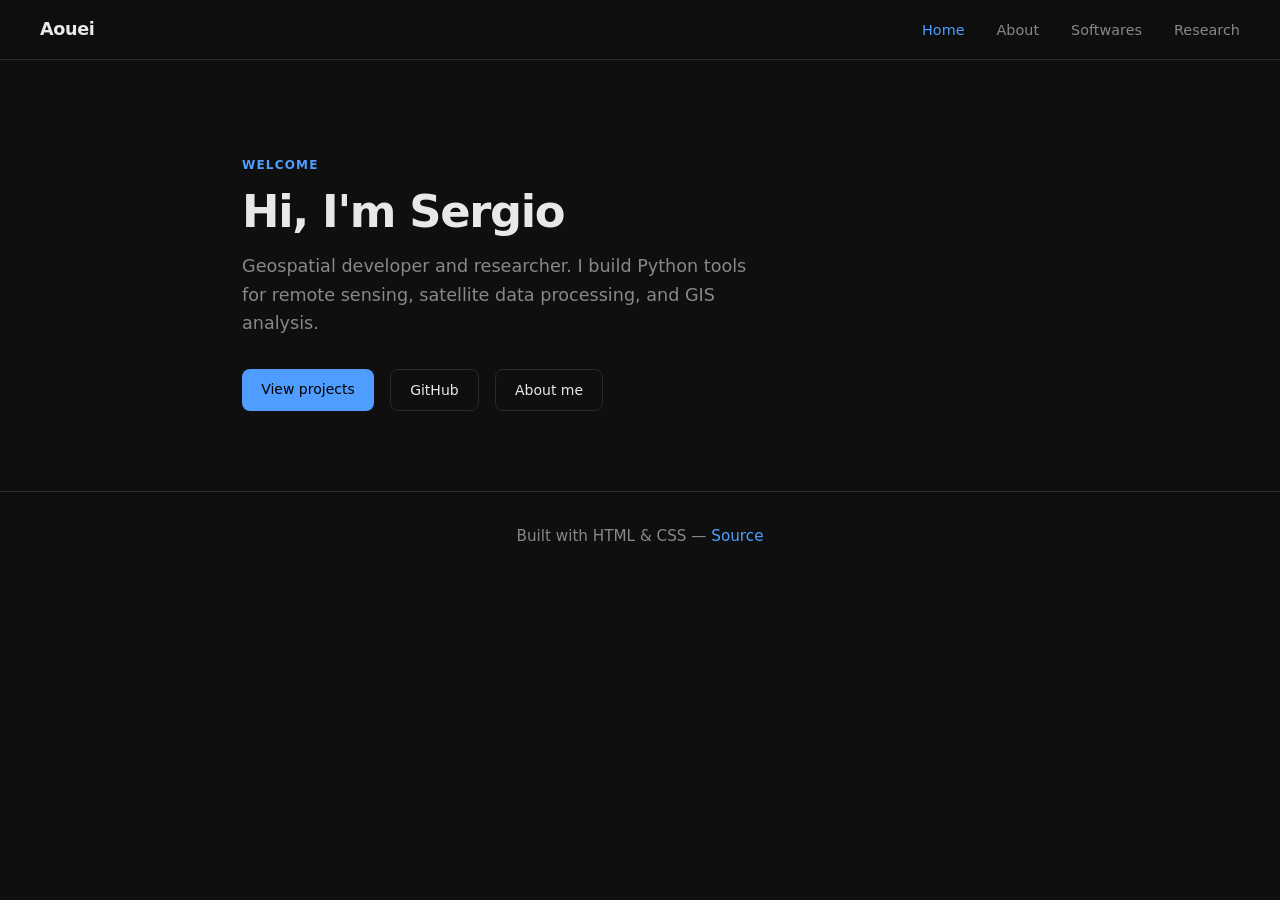
==== index.html @ 662c24e4 "ADD frontend structure" ====
<!DOCTYPE html>
<html lang="en">
<head>
    <meta charset="UTF-8">
    <meta name="viewport" content="width=device-width, initial-scale=1.0">
    <title>Portfolio</title>
    <link rel="stylesheet" href="static/style.css">
</head>
<body>
    <nav>
        <a href="index.html" class="logo">Aouei</a>
        <ul>
            <li><a href="index.html">Home</a></li>
            <li><a href="about.html">About</a></li>
            <li><a href="softwares.html">Softwares</a></li>
            <li><a href="research.html">Research</a></li>
        </ul>
    </nav>

    <main>
        <section class="hero">
            <p class="section-label">Welcome</p>
            <h1>Hi, I'm Sergio</h1>
            <p class="subtitle">
                Geospatial developer and researcher. I build Python tools for remote sensing,
                satellite data processing, and GIS analysis.
            </p>
            <div class="hero-links">
                <a href="softwares.html" class="btn btn-primary">View projects</a>
                <a href="https://github.com/Aouei" target="_blank" class="btn btn-ghost">GitHub</a>
                <a href="about.html" class="btn btn-ghost">About me</a>
            </div>
        </section>
    </main>

    <footer>
        <p>Built with HTML &amp; CSS &mdash; <a href="https://github.com/Aouei/portfolio" target="_blank">Source</a></p>
    </footer>

    <script src="static/main.js"></script>
</body>
</html>
---- static/style.css ----
*, *::before, *::after {
    margin: 0;
    padding: 0;
    box-sizing: border-box;
}

:root {
    --bg: #0f0f0f;
    --surface: #1a1a1a;
    --border: #2a2a2a;
    --text: #e8e8e8;
    --muted: #888;
    --accent: #4f9eff;
    --accent-dim: #1a3a5c;
    --radius: 8px;
    --nav-h: 60px;
}

html { scroll-behavior: smooth; }

body {
    font-family: 'Segoe UI', system-ui, -apple-system, sans-serif;
    background: var(--bg);
    color: var(--text);
    line-height: 1.6;
    min-height: 100vh;
}

/* ── Navigation ── */
nav {
    position: fixed;
    top: 0;
    width: 100%;
    height: var(--nav-h);
    background: rgba(15, 15, 15, 0.85);
    backdrop-filter: blur(10px);
    border-bottom: 1px solid var(--border);
    z-index: 100;
    display: flex;
    align-items: center;
    justify-content: space-between;
    padding: 0 2.5rem;
}

nav .logo {
    font-weight: 700;
    font-size: 1.1rem;
    color: var(--text);
    text-decoration: none;
    letter-spacing: -0.02em;
}

nav ul {
    list-style: none;
    display: flex;
    gap: 2rem;
}

nav ul a {
    text-decoration: none;
    color: var(--muted);
    font-size: 0.9rem;
    transition: color 0.2s;
}

nav ul a:hover,
nav ul a.active {
    color: var(--text);
}

nav ul a.active {
    color: var(--accent);
}

/* ── Page wrapper ── */
main {
    padding-top: calc(var(--nav-h) + 3rem);
    padding-bottom: 5rem;
    max-width: 860px;
    margin: 0 auto;
    padding-left: 2rem;
    padding-right: 2rem;
}

/* ── Typography ── */
h1 {
    font-size: 2.8rem;
    font-weight: 700;
    letter-spacing: -0.03em;
    line-height: 1.1;
    margin-bottom: 1rem;
}

h2 {
    font-size: 1.4rem;
    font-weight: 600;
    letter-spacing: -0.02em;
    color: var(--muted);
    margin-bottom: 2.5rem;
}

h3 {
    font-size: 1.1rem;
    font-weight: 600;
    margin-bottom: 0.4rem;
}

p {
    color: var(--muted);
    font-size: 0.95rem;
}

a {
    color: var(--accent);
    text-decoration: none;
}

a:hover { text-decoration: underline; }

/* ── Section label ── */
.section-label {
    font-size: 0.75rem;
    font-weight: 600;
    letter-spacing: 0.1em;
    text-transform: uppercase;
    color: var(--accent);
    margin-bottom: 0.75rem;
}

/* ── Project cards ── */
.cards {
    display: grid;
    gap: 1rem;
    margin-top: 1rem;
}

.card {
    background: var(--surface);
    border: 1px solid var(--border);
    border-radius: var(--radius);
    padding: 1.4rem 1.6rem;
    display: flex;
    flex-direction: column;
    gap: 0.5rem;
    transition: border-color 0.2s;
}

.card:hover {
    border-color: var(--accent-dim);
}

.card-meta {
    display: flex;
    align-items: center;
    gap: 0.75rem;
    margin-top: 0.5rem;
    flex-wrap: wrap;
}

.tag {
    font-size: 0.72rem;
    font-weight: 600;
    padding: 0.2rem 0.55rem;
    border-radius: 999px;
    background: var(--accent-dim);
    color: var(--accent);
}

.tag.nb {
    background: #2a1f3d;
    color: #a78bfa;
}

.card-links {
    display: flex;
    gap: 1rem;
    margin-top: auto;
    padding-top: 0.5rem;
}

.card-links a {
    font-size: 0.82rem;
    color: var(--muted);
    display: flex;
    align-items: center;
    gap: 0.3rem;
}

.card-links a:hover { color: var(--accent); text-decoration: none; }

/* ── Hero (home) ── */
.hero {
    padding-top: 3rem;
}

.hero .subtitle {
    font-size: 1.1rem;
    color: var(--muted);
    max-width: 520px;
    margin-bottom: 2rem;
}

.hero-links {
    display: flex;
    gap: 1rem;
    flex-wrap: wrap;
}

.btn {
    display: inline-block;
    padding: 0.55rem 1.2rem;
    border-radius: var(--radius);
    font-size: 0.875rem;
    font-weight: 500;
    transition: opacity 0.2s;
}

.btn:hover { opacity: 0.8; text-decoration: none; }

.btn-primary {
    background: var(--accent);
    color: #000;
}

.btn-ghost {
    border: 1px solid var(--border);
    color: var(--text);
}

/* ── Divider ── */
.divider {
    border: none;
    border-top: 1px solid var(--border);
    margin: 3rem 0;
}

/* ── Empty state ── */
.empty {
    padding: 4rem 0;
    color: var(--muted);
    font-size: 0.9rem;
}

/* ── Footer ── */
footer {
    text-align: center;
    padding: 2rem;
    font-size: 0.8rem;
    color: var(--muted);
    border-top: 1px solid var(--border);
}

@media (max-width: 600px) {
    h1 { font-size: 2rem; }
    nav { padding: 0 1.25rem; }
    nav ul { gap: 1.25rem; }
}
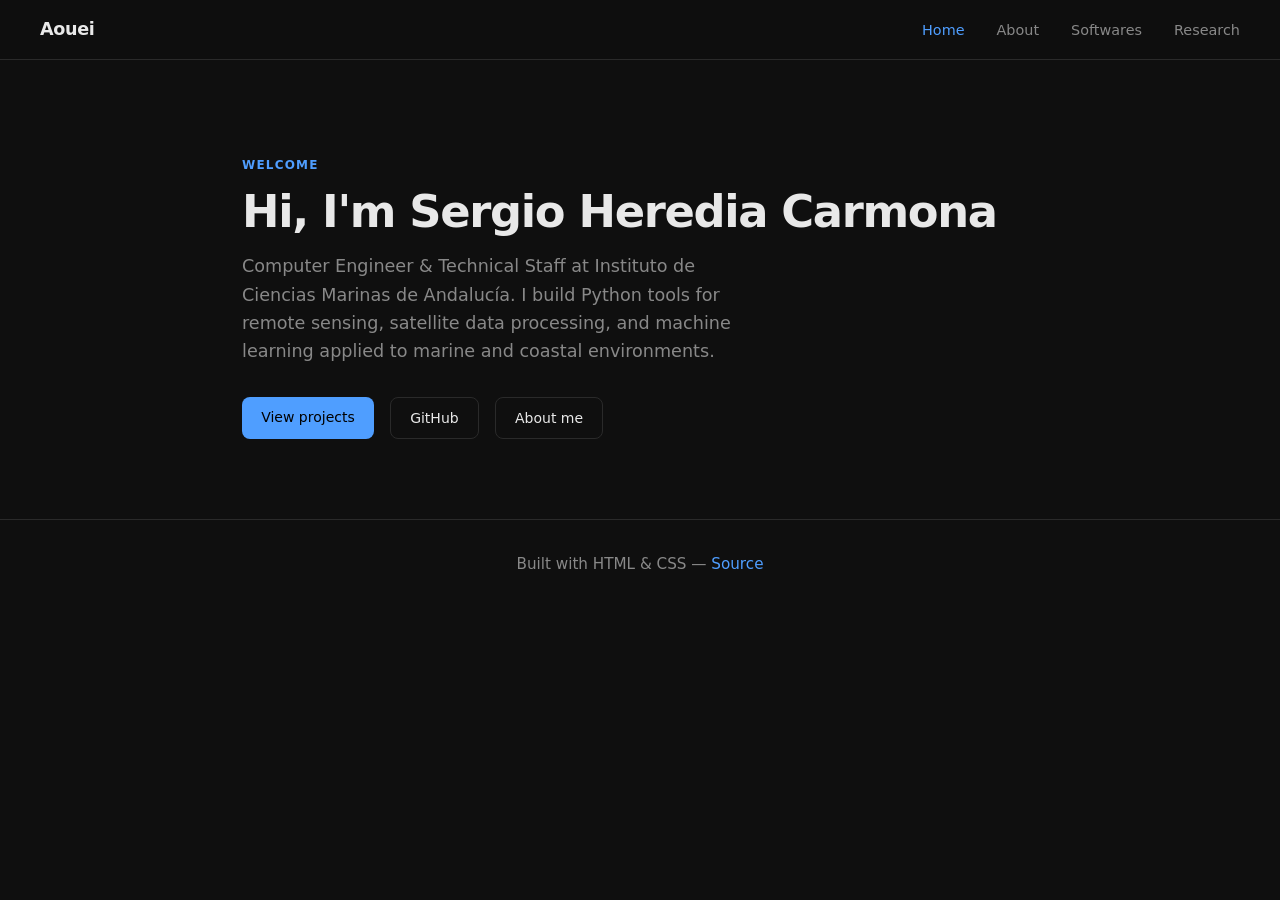
==== commit 430fc5a5: "UPDATE connection with ORCID" ====
--- a/index.html
+++ b/index.html
@@ -20,10 +20,11 @@
     <main>
         <section class="hero">
             <p class="section-label">Welcome</p>
-            <h1>Hi, I'm Sergio</h1>
+            <h1>Hi, I'm Sergio Heredia Carmona</h1>
             <p class="subtitle">
-                Geospatial developer and researcher. I build Python tools for remote sensing,
-                satellite data processing, and GIS analysis.
+                Computer Engineer &amp; Technical Staff at Instituto de Ciencias Marinas de Andalucía.
+                I build Python tools for remote sensing, satellite data processing, and machine learning
+                applied to marine and coastal environments.
             </p>
             <div class="hero-links">
                 <a href="softwares.html" class="btn btn-primary">View projects</a>
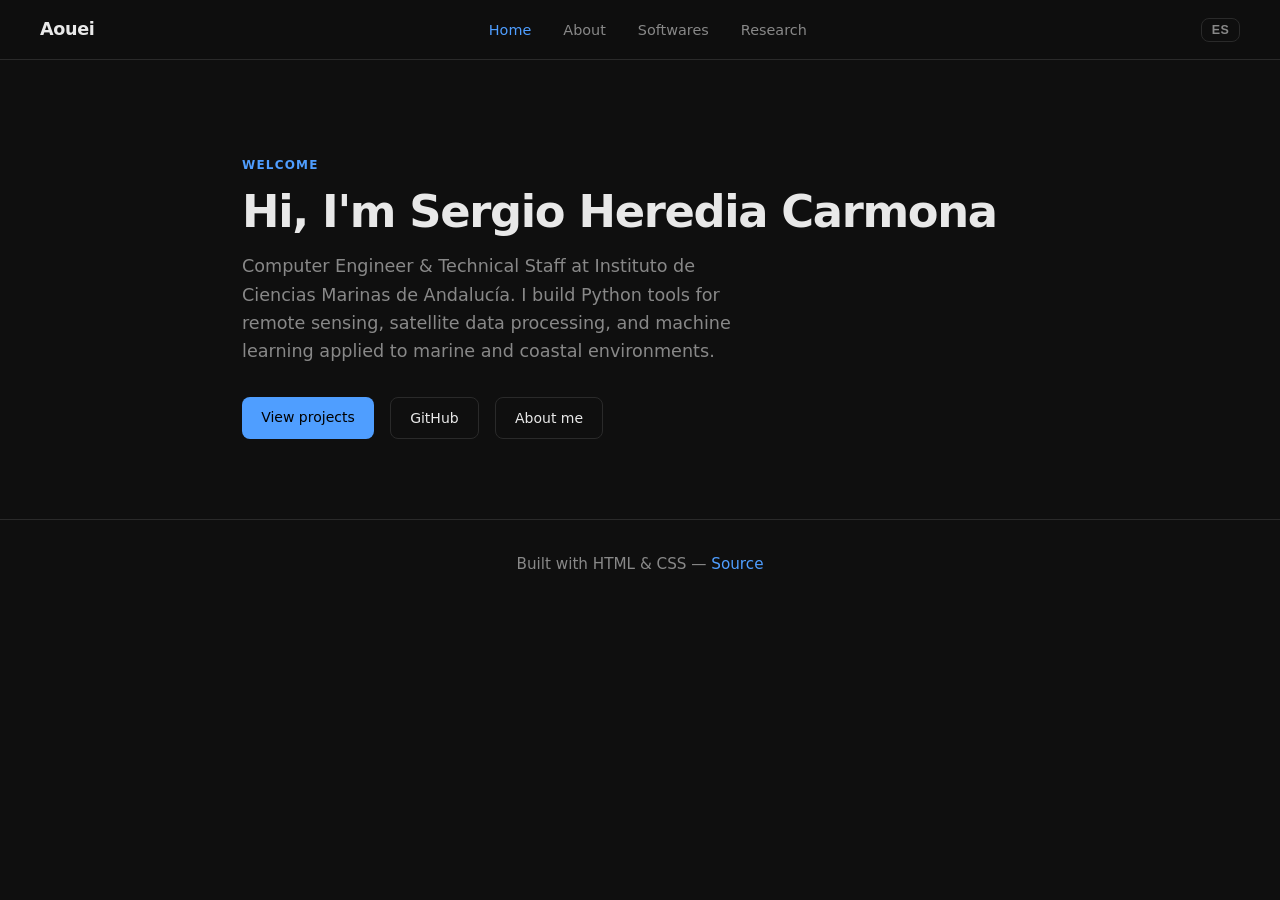
==== commit 3983b49f: "ADD es-en" ====
--- a/index.html
+++ b/index.html
@@ -3,39 +3,65 @@
 <head>
     <meta charset="UTF-8">
     <meta name="viewport" content="width=device-width, initial-scale=1.0">
-    <title>Portfolio</title>
+    <title>Portfolio &mdash; Sergio Heredia</title>
     <link rel="stylesheet" href="static/style.css">
 </head>
 <body>
     <nav>
         <a href="index.html" class="logo">Aouei</a>
         <ul>
-            <li><a href="index.html">Home</a></li>
-            <li><a href="about.html">About</a></li>
+            <li><a href="index.html"><span class="t-en">Home</span><span class="t-es">Inicio</span></a></li>
+            <li><a href="about.html"><span class="t-en">About</span><span class="t-es">Sobre mí</span></a></li>
             <li><a href="softwares.html">Softwares</a></li>
-            <li><a href="research.html">Research</a></li>
+            <li><a href="research.html"><span class="t-en">Research</span><span class="t-es">Investigación</span></a></li>
         </ul>
+        <button id="lang-toggle" class="btn-lang">ES</button>
     </nav>
 
     <main>
         <section class="hero">
-            <p class="section-label">Welcome</p>
-            <h1>Hi, I'm Sergio Heredia Carmona</h1>
-            <p class="subtitle">
+            <p class="section-label t-en">Welcome</p>
+            <p class="section-label t-es">Bienvenido</p>
+
+            <h1>
+                <span class="t-en">Hi, I'm Sergio Heredia Carmona</span>
+                <span class="t-es">Hola, soy Sergio Heredia Carmona</span>
+            </h1>
+
+            <p class="subtitle t-en">
                 Computer Engineer &amp; Technical Staff at Instituto de Ciencias Marinas de Andalucía.
                 I build Python tools for remote sensing, satellite data processing, and machine learning
                 applied to marine and coastal environments.
             </p>
+            <p class="subtitle t-es">
+                Ingeniero Informático y Técnico en el Instituto de Ciencias Marinas de Andalucía.
+                Desarrollo herramientas Python para teledetección, procesamiento de imágenes satelitales
+                y aprendizaje automático aplicado a entornos marinos y costeros.
+            </p>
+
             <div class="hero-links">
-                <a href="softwares.html" class="btn btn-primary">View projects</a>
+                <a href="softwares.html" class="btn btn-primary">
+                    <span class="t-en">View projects</span>
+                    <span class="t-es">Ver proyectos</span>
+                </a>
                 <a href="https://github.com/Aouei" target="_blank" class="btn btn-ghost">GitHub</a>
-                <a href="about.html" class="btn btn-ghost">About me</a>
+                <a href="about.html" class="btn btn-ghost">
+                    <span class="t-en">About me</span>
+                    <span class="t-es">Sobre mí</span>
+                </a>
             </div>
         </section>
     </main>
 
     <footer>
-        <p>Built with HTML &amp; CSS &mdash; <a href="https://github.com/Aouei/portfolio" target="_blank">Source</a></p>
+        <p>
+            <span class="t-en">Built with HTML &amp; CSS &mdash;</span>
+            <span class="t-es">Hecho con HTML &amp; CSS &mdash;</span>
+            <a href="https://github.com/Aouei/portfolio" target="_blank">
+                <span class="t-en">Source</span>
+                <span class="t-es">Código fuente</span>
+            </a>
+        </p>
     </footer>
 
     <script src="static/main.js"></script>
--- a/static/style.css
+++ b/static/style.css
@@ -26,6 +26,25 @@
     min-height: 100vh;
 }
 
+/* ── i18n toggle ── */
+.t-es { display: none; }
+body.es .t-en { display: none; }
+body.es .t-es { display: revert; }
+
+.btn-lang {
+    background: transparent;
+    border: 1px solid var(--border);
+    color: var(--muted);
+    font-size: 0.78rem;
+    font-weight: 600;
+    padding: 0.25rem 0.6rem;
+    border-radius: var(--radius);
+    cursor: pointer;
+    letter-spacing: 0.04em;
+    transition: color 0.2s, border-color 0.2s;
+}
+.btn-lang:hover { color: var(--text); border-color: var(--accent); }
+
 /* ── Navigation ── */
 nav {
     position: fixed;
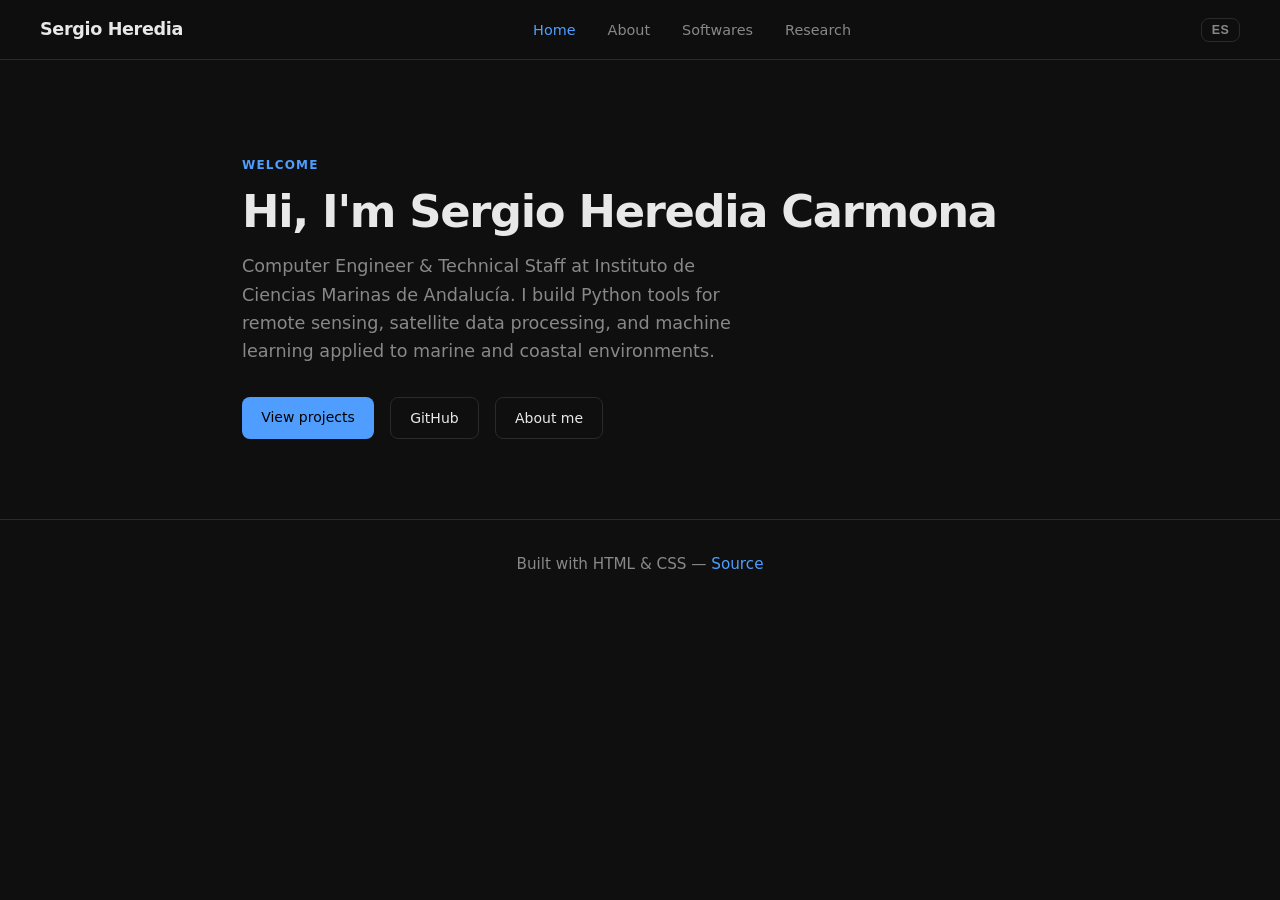
==== commit 10ce7ee2: "UPDATE title" ====
--- a/index.html
+++ b/index.html
@@ -8,7 +8,7 @@
 </head>
 <body>
     <nav>
-        <a href="index.html" class="logo">Aouei</a>
+        <a href="index.html" class="logo">Sergio Heredia</a>
         <ul>
             <li><a href="index.html"><span class="t-en">Home</span><span class="t-es">Inicio</span></a></li>
             <li><a href="about.html"><span class="t-en">About</span><span class="t-es">Sobre mí</span></a></li>
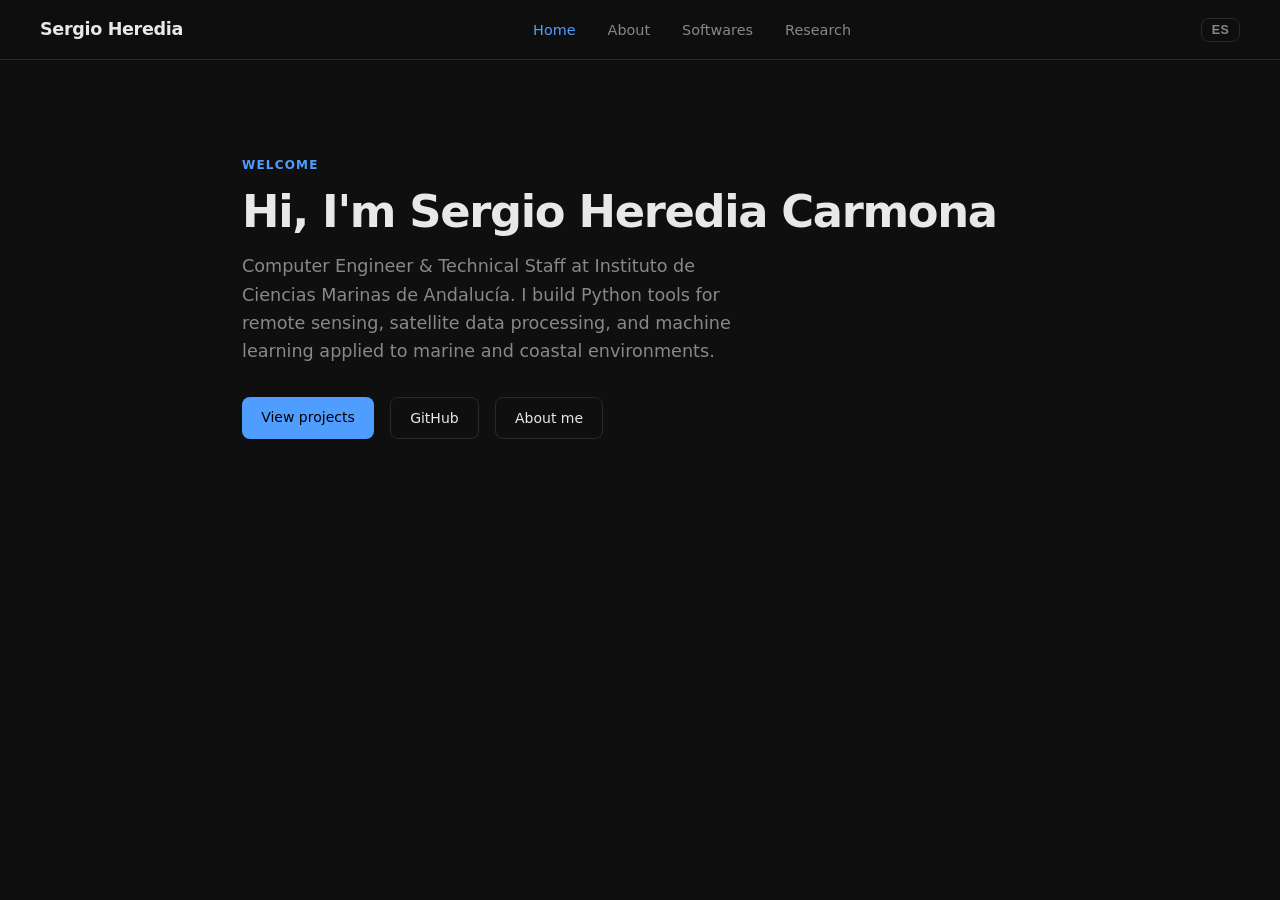
==== commit e7200dea: "REMOVE footer" ====
--- a/index.html
+++ b/index.html
@@ -53,17 +53,6 @@
         </section>
     </main>
 
-    <footer>
-        <p>
-            <span class="t-en">Built with HTML &amp; CSS &mdash;</span>
-            <span class="t-es">Hecho con HTML &amp; CSS &mdash;</span>
-            <a href="https://github.com/Aouei/portfolio" target="_blank">
-                <span class="t-en">Source</span>
-                <span class="t-es">Código fuente</span>
-            </a>
-        </p>
-    </footer>
-
     <script src="static/main.js"></script>
 </body>
 </html>
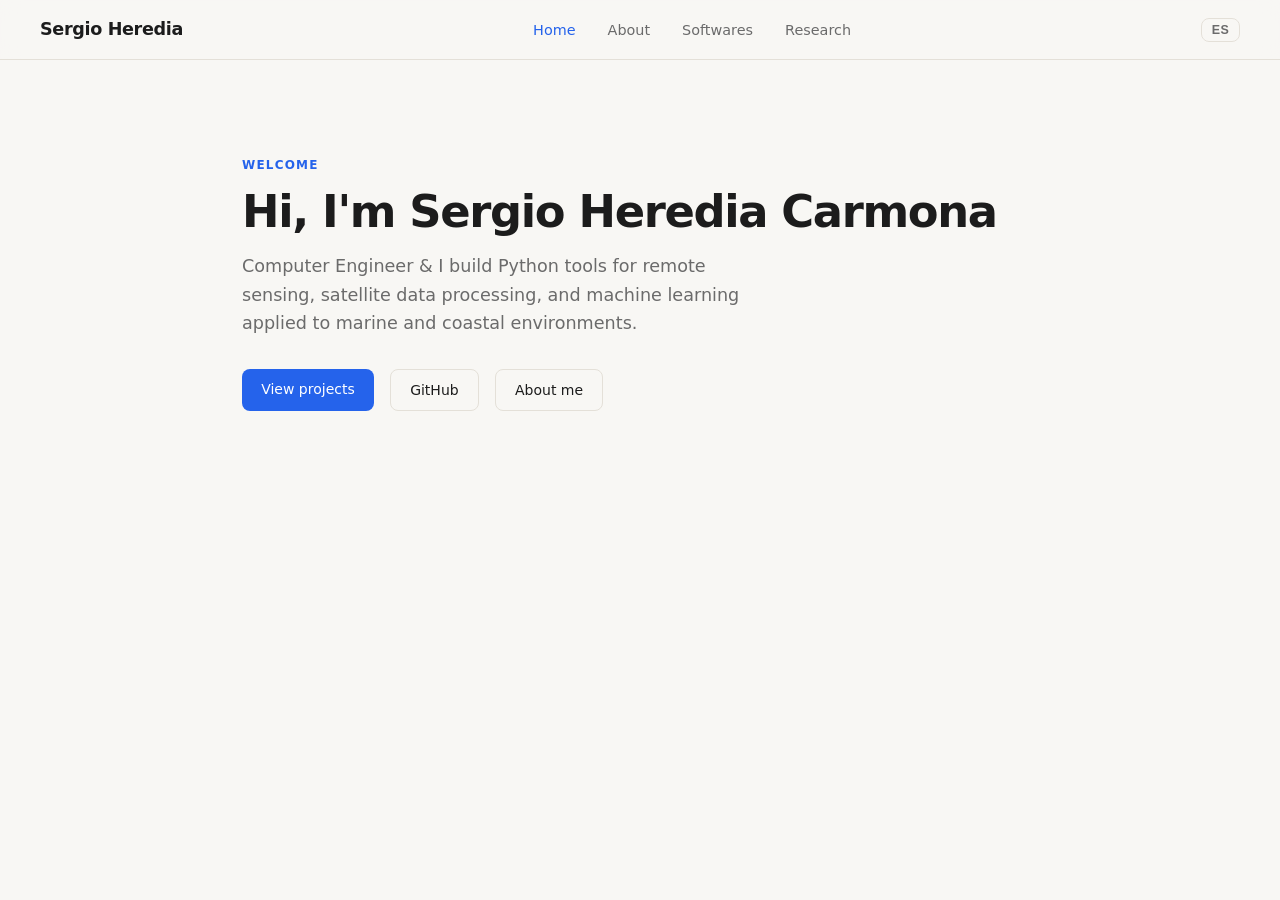
==== commit c58b3382: "UPDATE tags in proyects & 1 column" ====
--- a/index.html
+++ b/index.html
@@ -29,13 +29,11 @@
             </h1>
 
             <p class="subtitle t-en">
-                Computer Engineer &amp; Technical Staff at Instituto de Ciencias Marinas de Andalucía.
-                I build Python tools for remote sensing, satellite data processing, and machine learning
+                Computer Engineer &amp; I build Python tools for remote sensing, satellite data processing, and machine learning
                 applied to marine and coastal environments.
             </p>
             <p class="subtitle t-es">
-                Ingeniero Informático y Técnico en el Instituto de Ciencias Marinas de Andalucía.
-                Desarrollo herramientas Python para teledetección, procesamiento de imágenes satelitales
+                Ingeniero Informático. Desarrollo herramientas Python para teledetección, procesamiento de imágenes satelitales
                 y aprendizaje automático aplicado a entornos marinos y costeros.
             </p>
 
--- a/static/style.css
+++ b/static/style.css
@@ -5,13 +5,13 @@
 }
 
 :root {
-    --bg: #0f0f0f;
-    --surface: #1a1a1a;
-    --border: #2a2a2a;
-    --text: #e8e8e8;
-    --muted: #888;
-    --accent: #4f9eff;
-    --accent-dim: #1a3a5c;
+    --bg: #f8f7f4;
+    --surface: #ffffff;
+    --border: #e4e0d8;
+    --text: #1c1c1c;
+    --muted: #6b6b6b;
+    --accent: #2563eb;
+    --accent-dim: #dbeafe;
     --radius: 8px;
     --nav-h: 60px;
 }
@@ -51,7 +51,7 @@
     top: 0;
     width: 100%;
     height: var(--nav-h);
-    background: rgba(15, 15, 15, 0.85);
+    background: rgba(248, 247, 244, 0.9);
     backdrop-filter: blur(10px);
     border-bottom: 1px solid var(--border);
     z-index: 100;
@@ -149,6 +149,7 @@
 /* ── Project cards ── */
 .cards {
     display: grid;
+    grid-template-columns: 1fr;
     gap: 1rem;
     margin-top: 1rem;
 }
@@ -164,8 +165,41 @@
     transition: border-color 0.2s;
 }
 
-.card:hover {
-    border-color: var(--accent-dim);
+/* ── Flip variant ── */
+.card-flip {
+    perspective: 1000px;
+    background: transparent;
+    border: none;
+    padding: 0;
+}
+
+.card-inner {
+    display: grid;
+    grid-template-areas: "face";
+    transform-style: preserve-3d;
+}
+
+.card-front,
+.card-back {
+    grid-area: face;
+    backface-visibility: hidden;
+    -webkit-backface-visibility: hidden;
+    border-radius: var(--radius);
+    padding: 1.4rem 1.6rem;
+    display: flex;
+    flex-direction: column;
+    gap: 0.5rem;
+}
+
+.card-front {
+    background: var(--surface);
+    border: 1px solid var(--border);
+}
+
+.card-back {
+    transform: rotateY(180deg);
+    background: var(--accent-dim);
+    border: 1px solid var(--accent);
 }
 
 .card-meta {
@@ -186,8 +220,8 @@
 }
 
 .tag.nb {
-    background: #2a1f3d;
-    color: #a78bfa;
+    background: #ede9fe;
+    color: #6d28d9;
 }
 
 .card-links {
@@ -238,7 +272,7 @@
 
 .btn-primary {
     background: var(--accent);
-    color: #000;
+    color: #fff;
 }
 
 .btn-ghost {
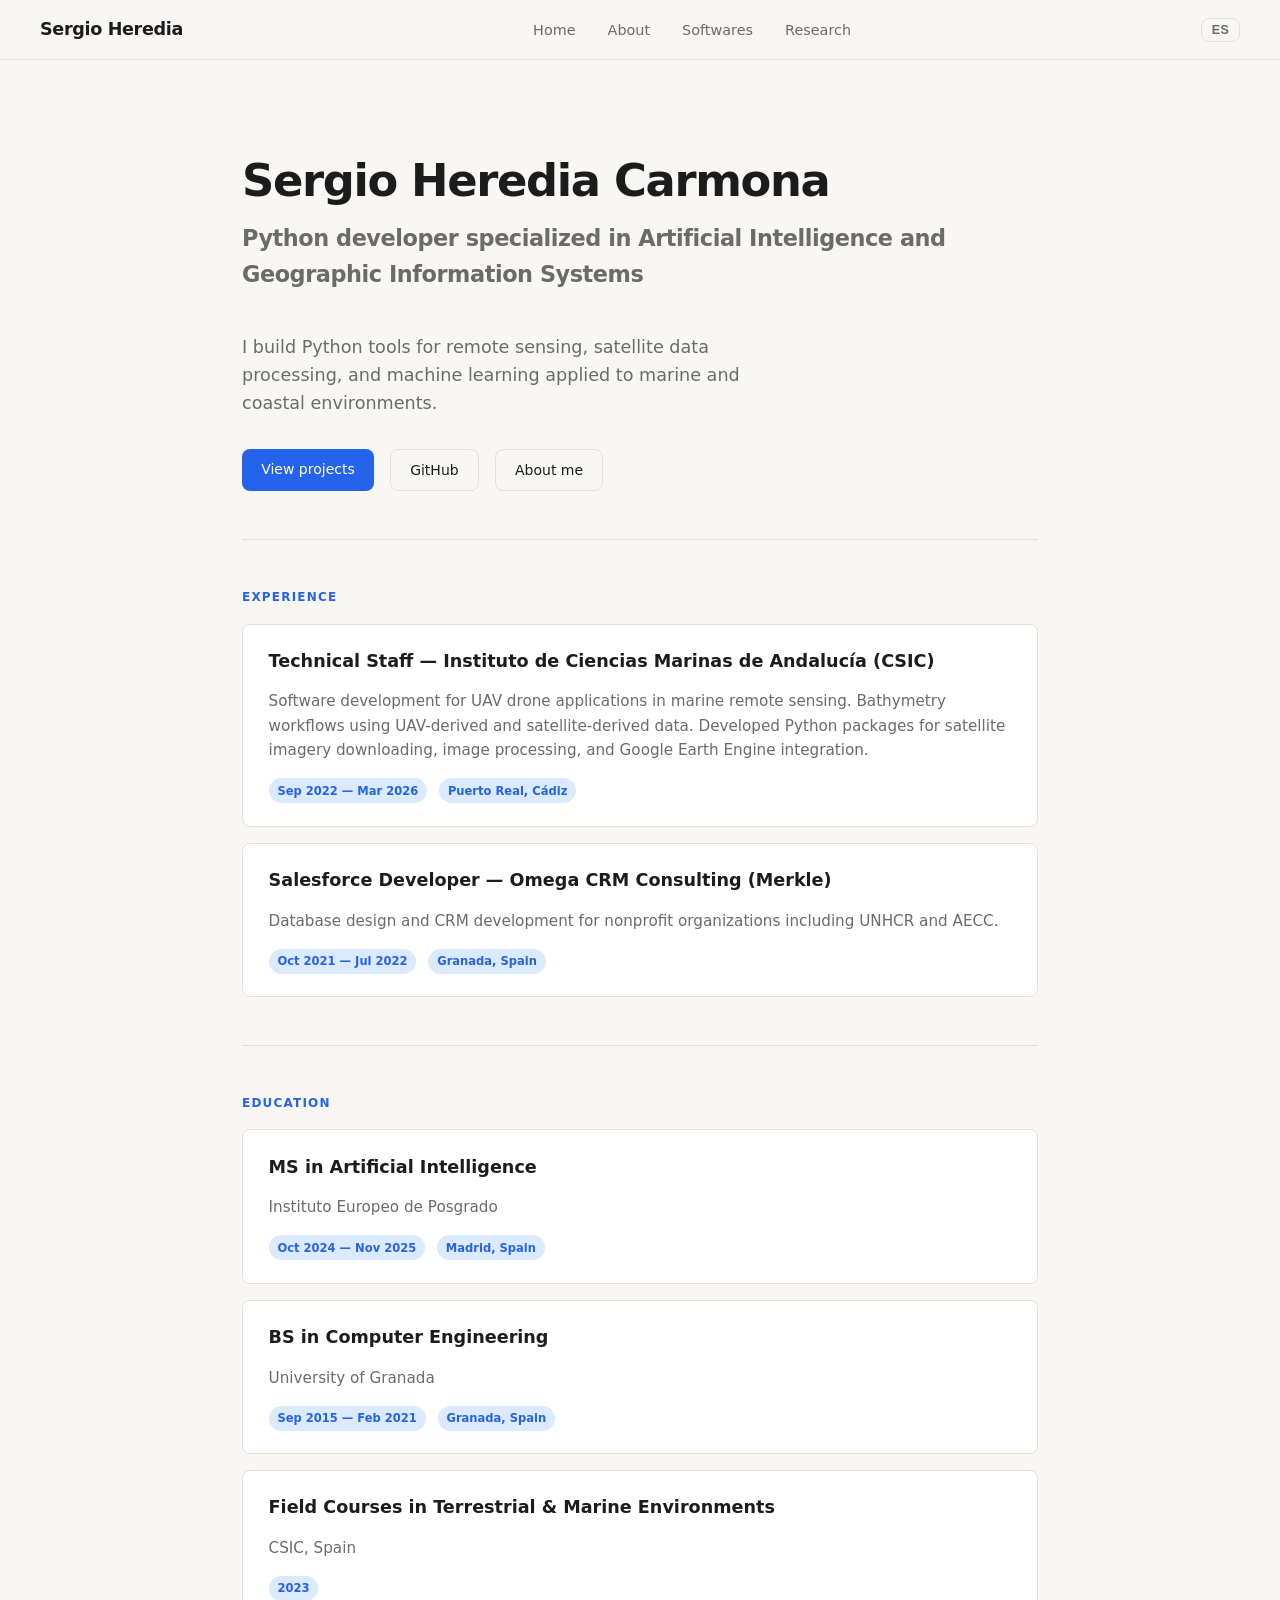
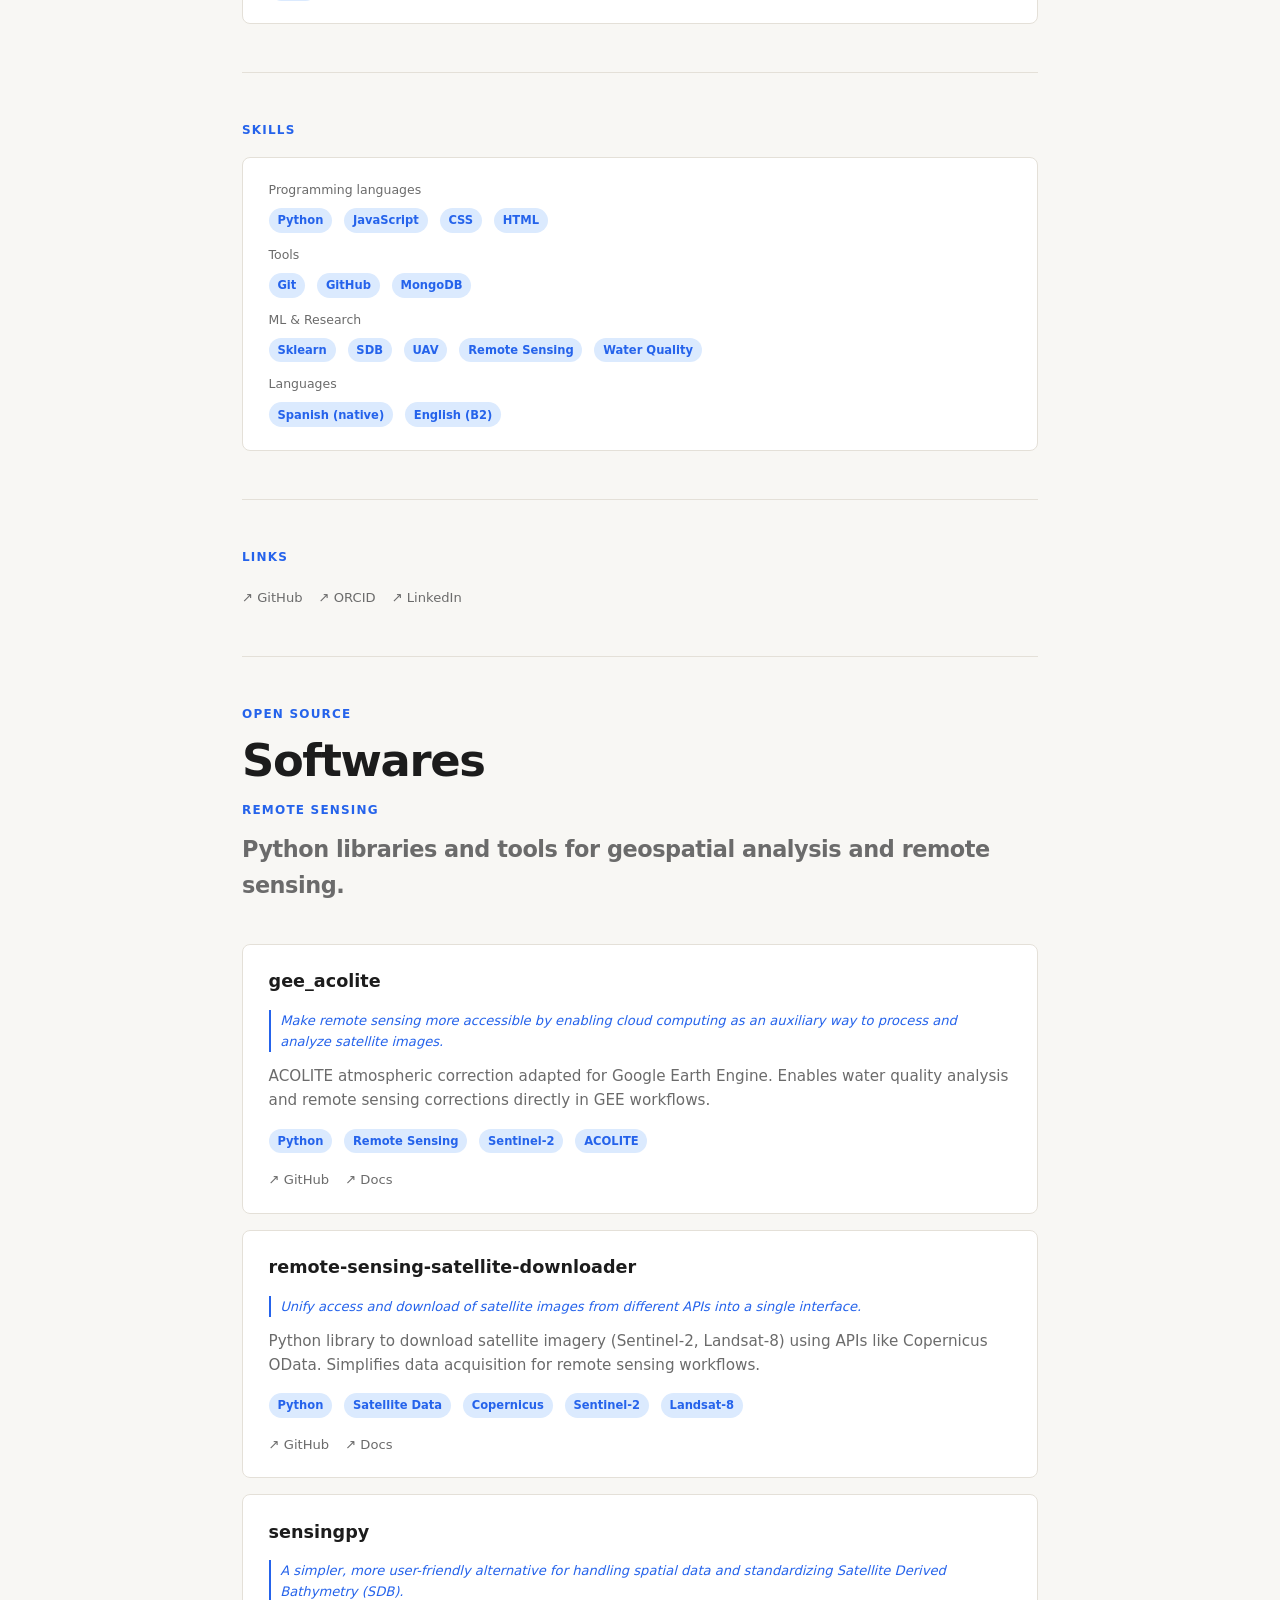
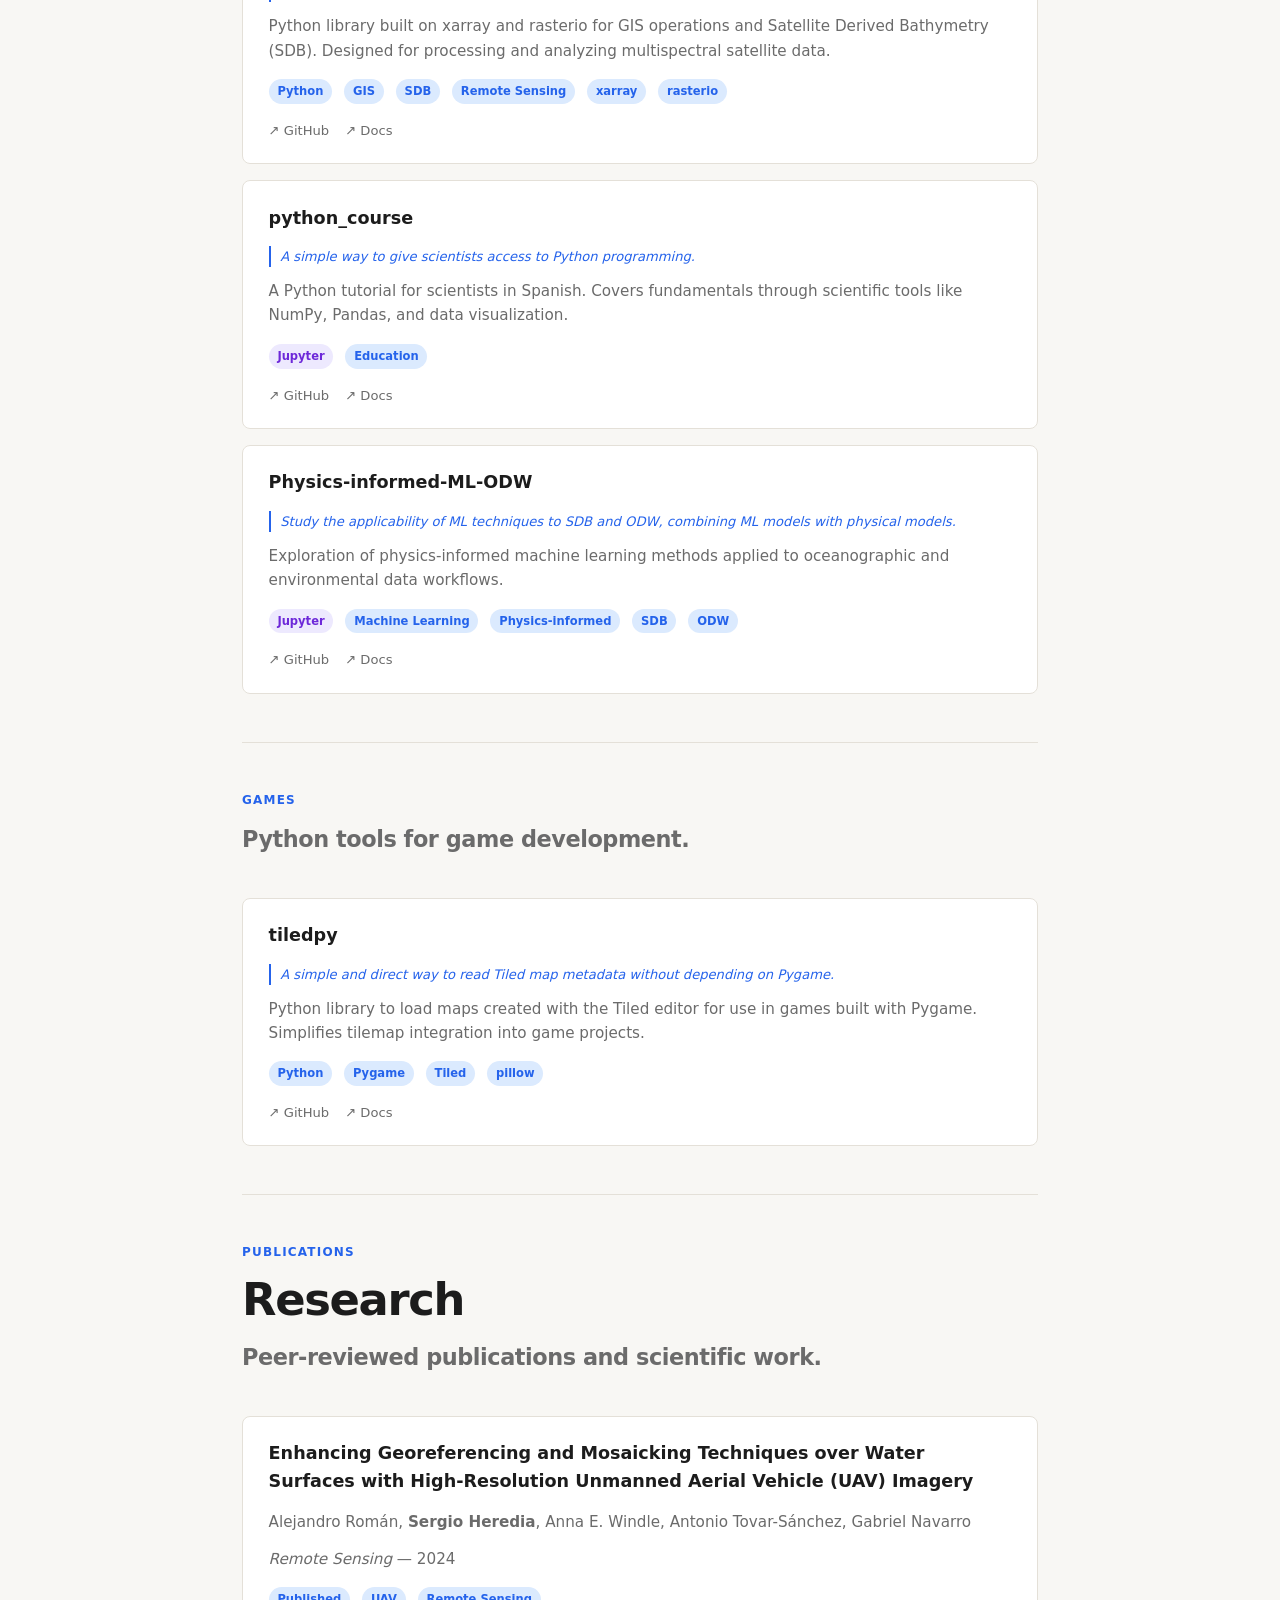
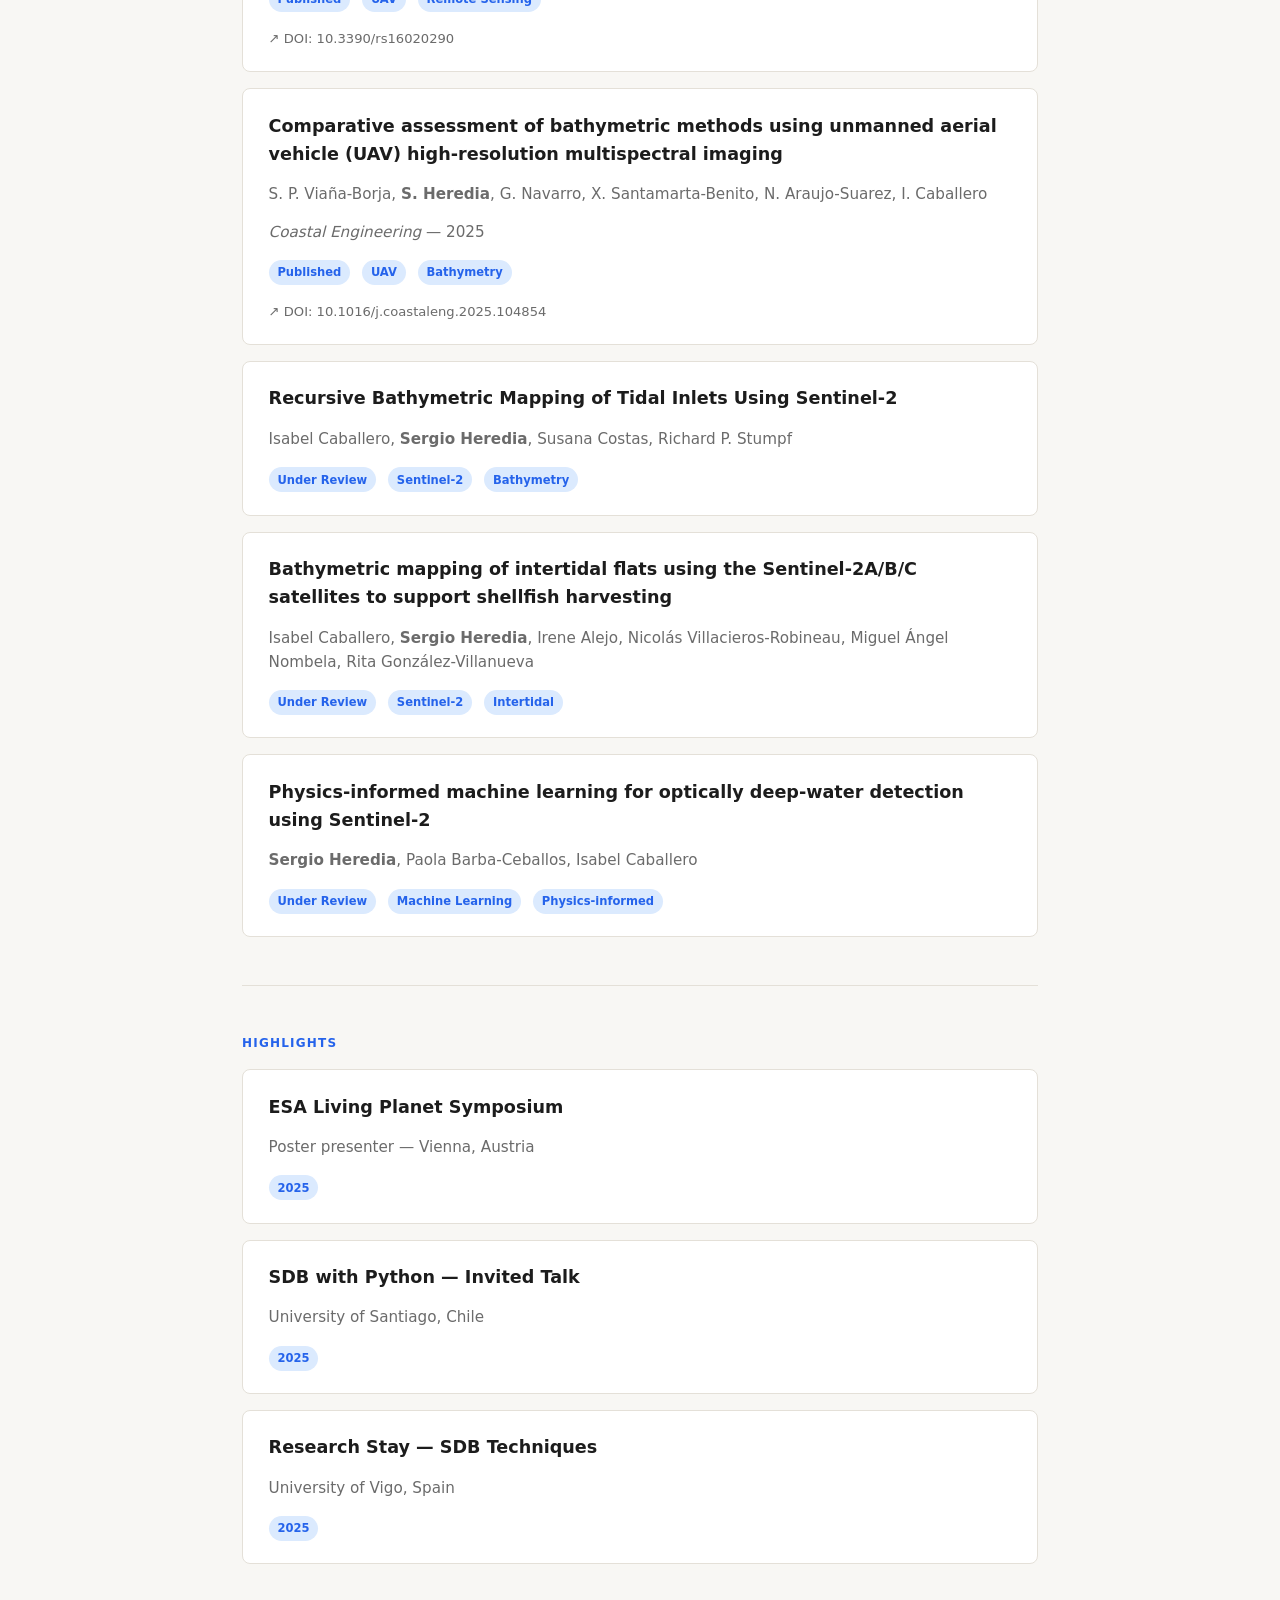
==== commit d836ca05: "UPDATE compact index" ====
--- a/index.html
+++ b/index.html
@@ -8,47 +8,468 @@
 </head>
 <body>
     <nav>
-        <a href="index.html" class="logo">Sergio Heredia</a>
+        <a href="#hero" class="logo">Sergio Heredia</a>
         <ul>
-            <li><a href="index.html"><span class="t-en">Home</span><span class="t-es">Inicio</span></a></li>
-            <li><a href="about.html"><span class="t-en">About</span><span class="t-es">Sobre mí</span></a></li>
-            <li><a href="softwares.html">Softwares</a></li>
-            <li><a href="research.html"><span class="t-en">Research</span><span class="t-es">Investigación</span></a></li>
+            <li><a href="#hero"><span class="t-en">Home</span><span class="t-es">Inicio</span></a></li>
+            <li><a href="#about"><span class="t-en">About</span><span class="t-es">Sobre mí</span></a></li>
+            <li><a href="#softwares">Softwares</a></li>
+            <li><a href="#research"><span class="t-en">Research</span><span class="t-es">Investigación</span></a></li>
         </ul>
         <button id="lang-toggle" class="btn-lang">ES</button>
     </nav>
 
     <main>
-        <section class="hero">
-            <p class="section-label t-en">Welcome</p>
-            <p class="section-label t-es">Bienvenido</p>
-
-            <h1>
-                <span class="t-en">Hi, I'm Sergio Heredia Carmona</span>
-                <span class="t-es">Hola, soy Sergio Heredia Carmona</span>
-            </h1>
+
+        <!-- ── Hero ── -->
+        <section class="hero" id="hero">
+            <h1>Sergio Heredia Carmona</h1>
+
+            <h2 class="t-en">Python developer specialized in Artificial Intelligence and Geographic Information Systems</h2>
+            <h2 class="t-es">Desarrollador Python especializado en Inteligencia Artificial y Sistemas de Información Geográfica</h2>
 
             <p class="subtitle t-en">
-                Computer Engineer &amp; I build Python tools for remote sensing, satellite data processing, and machine learning
+                I build Python tools for remote sensing, satellite data processing, and machine learning
                 applied to marine and coastal environments.
             </p>
             <p class="subtitle t-es">
-                Ingeniero Informático. Desarrollo herramientas Python para teledetección, procesamiento de imágenes satelitales
+                Desarrollo herramientas Python para teledetección, procesamiento de imágenes satelitales
                 y aprendizaje automático aplicado a entornos marinos y costeros.
             </p>
 
             <div class="hero-links">
-                <a href="softwares.html" class="btn btn-primary">
+                <a href="#softwares" class="btn btn-primary">
                     <span class="t-en">View projects</span>
                     <span class="t-es">Ver proyectos</span>
                 </a>
                 <a href="https://github.com/Aouei" target="_blank" class="btn btn-ghost">GitHub</a>
-                <a href="about.html" class="btn btn-ghost">
+                <a href="#about" class="btn btn-ghost">
                     <span class="t-en">About me</span>
                     <span class="t-es">Sobre mí</span>
                 </a>
             </div>
         </section>
+
+        <hr class="divider">
+
+        <!-- ── About ── -->
+        <section id="about">
+
+            <!-- Experience -->
+            <p class="section-label t-en">Experience</p>
+            <p class="section-label t-es">Experiencia</p>
+
+            <div class="cards">
+                <div class="card">
+                    <h3>
+                        <span class="t-en">Technical Staff &mdash; Instituto de Ciencias Marinas de Andalucía (CSIC)</span>
+                        <span class="t-es">Personal Técnico &mdash; Instituto de Ciencias Marinas de Andalucía (CSIC)</span>
+                    </h3>
+                    <p class="t-en">Software development for UAV drone applications in marine remote sensing. Bathymetry workflows using UAV-derived and satellite-derived data. Developed Python packages for satellite imagery downloading, image processing, and Google Earth Engine integration.</p>
+                    <p class="t-es">Desarrollo de software para aplicaciones con drones UAV en teledetección marina. Flujos de trabajo batimétricos con datos UAV y satelitales. Desarrollo de paquetes Python para descarga de imágenes satelitales, procesamiento de imágenes e integración con Google Earth Engine.</p>
+                    <div class="card-meta">
+                        <span class="tag">Sep 2022 &mdash; Mar 2026</span>
+                        <span class="tag">Puerto Real, Cádiz</span>
+                    </div>
+                </div>
+
+                <div class="card">
+                    <h3>Salesforce Developer &mdash; Omega CRM Consulting (Merkle)</h3>
+                    <p class="t-en">Database design and CRM development for nonprofit organizations including UNHCR and AECC.</p>
+                    <p class="t-es">Diseño de bases de datos y desarrollo CRM para organizaciones sin ánimo de lucro como ACNUR y AECC.</p>
+                    <div class="card-meta">
+                        <span class="tag">Oct 2021 &mdash; Jul 2022</span>
+                        <span class="tag">Granada, Spain</span>
+                    </div>
+                </div>
+            </div>
+
+            <hr class="divider">
+
+            <!-- Education -->
+            <p class="section-label t-en">Education</p>
+            <p class="section-label t-es">Educación</p>
+
+            <div class="cards">
+                <div class="card">
+                    <h3>
+                        <span class="t-en">MS in Artificial Intelligence</span>
+                        <span class="t-es">Máster en Inteligencia Artificial</span>
+                    </h3>
+                    <p>Instituto Europeo de Posgrado</p>
+                    <div class="card-meta">
+                        <span class="tag">Oct 2024 &mdash; Nov 2025</span>
+                        <span class="tag">Madrid, Spain</span>
+                    </div>
+                </div>
+
+                <div class="card">
+                    <h3>
+                        <span class="t-en">BS in Computer Engineering</span>
+                        <span class="t-es">Grado en Ingeniería Informática</span>
+                    </h3>
+                    <p>University of Granada</p>
+                    <div class="card-meta">
+                        <span class="tag">Sep 2015 &mdash; Feb 2021</span>
+                        <span class="tag">Granada, Spain</span>
+                    </div>
+                </div>
+
+                <div class="card">
+                    <h3>
+                        <span class="t-en">Field Courses in Terrestrial &amp; Marine Environments</span>
+                        <span class="t-es">Cursos de campo en entornos terrestres y marinos</span>
+                    </h3>
+                    <p>CSIC, Spain</p>
+                    <div class="card-meta"><span class="tag">2023</span></div>
+                </div>
+            </div>
+
+            <hr class="divider">
+
+            <!-- Skills -->
+            <p class="section-label t-en">Skills</p>
+            <p class="section-label t-es">Habilidades</p>
+
+            <div class="cards">
+                <div class="card" style="gap: 0.75rem;">
+                    <div>
+                        <p style="font-size: 0.78rem; color: var(--muted); margin-bottom: 0.4rem;" class="t-en">Programming languages</p>
+                        <p style="font-size: 0.78rem; color: var(--muted); margin-bottom: 0.4rem;" class="t-es">Lenguajes de programación</p>
+                        <div class="card-meta">
+                            <span class="tag">Python</span>
+                            <span class="tag">JavaScript</span>
+                            <span class="tag">CSS</span>
+                            <span class="tag">HTML</span>
+                        </div>
+                    </div>
+                    <div>
+                        <p style="font-size: 0.78rem; color: var(--muted); margin-bottom: 0.4rem;" class="t-en">Tools</p>
+                        <p style="font-size: 0.78rem; color: var(--muted); margin-bottom: 0.4rem;" class="t-es">Herramientas</p>
+                        <div class="card-meta">
+                            <span class="tag">Git</span>
+                            <span class="tag">GitHub</span>
+                            <span class="tag">MongoDB</span>
+                        </div>
+                    </div>
+                    <div>
+                        <p style="font-size: 0.78rem; color: var(--muted); margin-bottom: 0.4rem;" class="t-en">ML &amp; Research</p>
+                        <p style="font-size: 0.78rem; color: var(--muted); margin-bottom: 0.4rem;" class="t-es">IA e Investigación</p>
+                        <div class="card-meta">
+                            <span class="tag">Sklearn</span>
+                            <span class="tag">SDB</span>
+                            <span class="tag">UAV</span>
+                            <span class="tag">Remote Sensing</span>
+                            <span class="tag">Water Quality</span>
+                        </div>
+                    </div>
+                    <div>
+                        <p style="font-size: 0.78rem; color: var(--muted); margin-bottom: 0.4rem;" class="t-en">Languages</p>
+                        <p style="font-size: 0.78rem; color: var(--muted); margin-bottom: 0.4rem;" class="t-es">Idiomas</p>
+                        <div class="card-meta">
+                            <span class="tag t-en">Spanish (native)</span>
+                            <span class="tag t-es">Español (nativo)</span>
+                            <span class="tag t-en">English (B2)</span>
+                            <span class="tag t-es">Inglés (B2)</span>
+                        </div>
+                    </div>
+                </div>
+            </div>
+
+            <hr class="divider">
+
+            <!-- Links -->
+            <p class="section-label t-en">Links</p>
+            <p class="section-label t-es">Enlaces</p>
+            <div class="card-links" style="margin-top: 0.5rem; font-size: 0.9rem;">
+                <a href="https://github.com/Aouei" target="_blank">&#x2197; GitHub</a>
+                <a href="https://orcid.org/0009-0003-9495-9625" target="_blank">&#x2197; ORCID</a>
+                <a href="https://www.linkedin.com/in/sergio-heredia-carmona-298713151/" target="_blank">&#x2197; LinkedIn</a>
+            </div>
+        </section>
+
+        <hr class="divider">
+
+        <!-- ── Softwares ── -->
+        <section id="softwares">
+            <p class="section-label">Open Source</p>
+            <h1>Softwares</h1>
+
+            <!-- Remote Sensing -->
+            <p class="section-label">Remote Sensing</p>
+            <h2 class="t-en">Python libraries and tools for geospatial analysis and remote sensing.</h2>
+            <h2 class="t-es">Librerías Python y herramientas para análisis geoespacial y teledetección.</h2>
+
+            <div class="cards">
+
+                <div class="card card-flip">
+                    <div class="card-inner">
+                        <div class="card-front">
+                            <h3>gee_acolite</h3>
+                            <p class="card-why t-en">Make remote sensing more accessible by enabling cloud computing as an auxiliary way to process and analyze satellite images.</p>
+                            <p class="card-why t-es">Hacer de la teledetección más accesible permitiendo el cómputo en la nube como forma auxiliar de procesar y analizar imágenes de satélite.</p>
+                            <p class="t-en">ACOLITE atmospheric correction adapted for Google Earth Engine. Enables water quality analysis and remote sensing corrections directly in GEE workflows.</p>
+                            <p class="t-es">Corrección atmosférica ACOLITE adaptada para Google Earth Engine. Permite el análisis de calidad del agua y correcciones de teledetección directamente en flujos de trabajo GEE.</p>
+                            <div class="card-meta">
+                                <span class="tag">Python</span>
+                                <span class="tag">Remote Sensing</span>
+                                <span class="tag">Sentinel-2</span>
+                                <span class="tag">ACOLITE</span>
+                            </div>
+                            <div class="card-links">
+                                <a href="https://github.com/Aouei/gee_acolite" target="_blank">&#x2197; GitHub</a>
+                                <a href="https://aouei.github.io/gee_acolite/" target="_blank">&#x2197; Docs</a>
+                            </div>
+                        </div>
+                        <div class="card-back"></div>
+                    </div>
+                </div>
+
+                <div class="card card-flip">
+                    <div class="card-inner">
+                        <div class="card-front">
+                            <h3>remote-sensing-satellite-downloader</h3>
+                            <p class="card-why t-en">Unify access and download of satellite images from different APIs into a single interface.</p>
+                            <p class="card-why t-es">Unificar en una única interfaz el acceso y descarga de imágenes satelitales de diferentes APIs.</p>
+                            <p class="t-en">Python library to download satellite imagery (Sentinel-2, Landsat-8) using APIs like Copernicus OData. Simplifies data acquisition for remote sensing workflows.</p>
+                            <p class="t-es">Librería Python para descargar imágenes satelitales (Sentinel-2, Landsat-8) usando APIs como Copernicus OData. Simplifica la adquisición de datos para flujos de trabajo de teledetección.</p>
+                            <div class="card-meta">
+                                <span class="tag">Python</span>
+                                <span class="tag">Satellite Data</span>
+                                <span class="tag">Copernicus</span>
+                                <span class="tag">Sentinel-2</span>
+                                <span class="tag">Landsat-8</span>
+                            </div>
+                            <div class="card-links">
+                                <a href="https://github.com/Aouei/remote-sensing-satellite-downloader" target="_blank">&#x2197; GitHub</a>
+                                <a href="https://aouei.github.io/remote-sensing-satellite-downloader/" target="_blank">&#x2197; Docs</a>
+                            </div>
+                        </div>
+                        <div class="card-back"></div>
+                    </div>
+                </div>
+
+                <div class="card card-flip">
+                    <div class="card-inner">
+                        <div class="card-front">
+                            <h3>sensingpy</h3>
+                            <p class="card-why t-en">A simpler, more user-friendly alternative for handling spatial data and standardizing Satellite Derived Bathymetry (SDB).</p>
+                            <p class="card-why t-es">Alternativa más simple y user friendly para tratar con datos espaciales y estandarizar la aplicación de la Batimetría Derivada de Satélite (SDB).</p>
+                            <p class="t-en">Python library built on xarray and rasterio for GIS operations and Satellite Derived Bathymetry (SDB). Designed for processing and analyzing multispectral satellite data.</p>
+                            <p class="t-es">Librería Python basada en xarray y rasterio para operaciones GIS y Batimetría Derivada de Satélite (SDB). Diseñada para el procesamiento y análisis de datos satelitales multiespectrales.</p>
+                            <div class="card-meta">
+                                <span class="tag">Python</span>
+                                <span class="tag">GIS</span>
+                                <span class="tag">SDB</span>
+                                <span class="tag">Remote Sensing</span>
+                                <span class="tag">xarray</span>
+                                <span class="tag">rasterio</span>
+                            </div>
+                            <div class="card-links">
+                                <a href="https://github.com/Aouei/sensingpy" target="_blank">&#x2197; GitHub</a>
+                                <a href="https://aouei.github.io/sensingpy/" target="_blank">&#x2197; Docs</a>
+                            </div>
+                        </div>
+                        <div class="card-back"></div>
+                    </div>
+                </div>
+
+                <div class="card card-flip">
+                    <div class="card-inner">
+                        <div class="card-front">
+                            <h3>python_course</h3>
+                            <p class="card-why t-en">A simple way to give scientists access to Python programming.</p>
+                            <p class="card-why t-es">Una forma sencilla de dar acceso a los científicos a la programación con Python.</p>
+                            <p class="t-en">A Python tutorial for scientists in Spanish. Covers fundamentals through scientific tools like NumPy, Pandas, and data visualization.</p>
+                            <p class="t-es">Un tutorial de Python para científicos en español. Cubre desde conceptos básicos hasta herramientas científicas como NumPy, Pandas y visualización de datos.</p>
+                            <div class="card-meta">
+                                <span class="tag nb">Jupyter</span>
+                                <span class="tag t-en">Education</span>
+                                <span class="tag t-es">Educación</span>
+                            </div>
+                            <div class="card-links">
+                                <a href="https://github.com/Aouei/python_course" target="_blank">&#x2197; GitHub</a>
+                                <a href="https://aouei.github.io/python_course/" target="_blank">&#x2197; Docs</a>
+                            </div>
+                        </div>
+                        <div class="card-back"></div>
+                    </div>
+                </div>
+
+                <div class="card card-flip">
+                    <div class="card-inner">
+                        <div class="card-front">
+                            <h3>Physics-informed-ML-ODW</h3>
+                            <p class="card-why t-en">Study the applicability of ML techniques to SDB and ODW, combining ML models with physical models.</p>
+                            <p class="card-why t-es">Estudio de la aplicabilidad de técnicas de ML sobre SDB y ODW combinando modelos de ML con modelos físicos.</p>
+                            <p class="t-en">Exploration of physics-informed machine learning methods applied to oceanographic and environmental data workflows.</p>
+                            <p class="t-es">Exploración de métodos de aprendizaje automático informados por física aplicados a flujos de datos oceanográficos y medioambientales.</p>
+                            <div class="card-meta">
+                                <span class="tag nb">Jupyter</span>
+                                <span class="tag">Machine Learning</span>
+                                <span class="tag">Physics-informed</span>
+                                <span class="tag">SDB</span>
+                                <span class="tag">ODW</span>
+                            </div>
+                            <div class="card-links">
+                                <a href="https://github.com/Aouei/Physics-informed-ML-ODW" target="_blank">&#x2197; GitHub</a>
+                                <a href="https://aouei.github.io/Physics-informed-ML-ODW/" target="_blank">&#x2197; Docs</a>
+                            </div>
+                        </div>
+                        <div class="card-back"></div>
+                    </div>
+                </div>
+
+            </div>
+
+            <hr class="divider">
+
+            <!-- Games -->
+            <p class="section-label">Games</p>
+            <h2 class="t-en">Python tools for game development.</h2>
+            <h2 class="t-es">Herramientas Python para desarrollo de videojuegos.</h2>
+
+            <div class="cards">
+
+                <div class="card card-flip">
+                    <div class="card-inner">
+                        <div class="card-front">
+                            <h3>tiledpy</h3>
+                            <p class="card-why t-en">A simple and direct way to read Tiled map metadata without depending on Pygame.</p>
+                            <p class="card-why t-es">Forma sencilla y directa de recoger los metadatos de un mapa con Tiled sin depender directamente de Pygame.</p>
+                            <p class="t-en">Python library to load maps created with the Tiled editor for use in games built with Pygame. Simplifies tilemap integration into game projects.</p>
+                            <p class="t-es">Librería Python para cargar mapas creados con el editor Tiled para su uso en juegos desarrollados con Pygame. Simplifica la integración de tilemaps en proyectos de juego.</p>
+                            <div class="card-meta">
+                                <span class="tag">Python</span>
+                                <span class="tag">Pygame</span>
+                                <span class="tag">Tiled</span>
+                                <span class="tag">pillow</span>
+                            </div>
+                            <div class="card-links">
+                                <a href="https://github.com/Aouei/tiledpy" target="_blank">&#x2197; GitHub</a>
+                                <a href="https://aouei.github.io/tiledpy/" target="_blank">&#x2197; Docs</a>
+                            </div>
+                        </div>
+                        <div class="card-back"></div>
+                    </div>
+                </div>
+
+            </div>
+        </section>
+
+        <hr class="divider">
+
+        <!-- ── Research ── -->
+        <section id="research">
+            <p class="section-label t-en">Publications</p>
+            <p class="section-label t-es">Publicaciones</p>
+
+            <h1 class="t-en">Research</h1>
+            <h1 class="t-es">Investigación</h1>
+
+            <h2 class="t-en">Peer-reviewed publications and scientific work.</h2>
+            <h2 class="t-es">Publicaciones científicas revisadas por pares.</h2>
+
+            <div class="cards">
+
+                <div class="card">
+                    <h3>Enhancing Georeferencing and Mosaicking Techniques over Water Surfaces with High-Resolution Unmanned Aerial Vehicle (UAV) Imagery</h3>
+                    <p>Alejandro Román, <strong>Sergio Heredia</strong>, Anna E. Windle, Antonio Tovar-Sánchez, Gabriel Navarro</p>
+                    <p style="margin-top: 0.3rem;"><em>Remote Sensing</em> &mdash; 2024</p>
+                    <div class="card-meta">
+                        <span class="tag t-en">Published</span>
+                        <span class="tag t-es">Publicado</span>
+                        <span class="tag">UAV</span>
+                        <span class="tag">Remote Sensing</span>
+                    </div>
+                    <div class="card-links">
+                        <a href="https://doi.org/10.3390/rs16020290" target="_blank">&#x2197; DOI: 10.3390/rs16020290</a>
+                    </div>
+                </div>
+
+                <div class="card">
+                    <h3>Comparative assessment of bathymetric methods using unmanned aerial vehicle (UAV) high-resolution multispectral imaging</h3>
+                    <p>S. P. Viaña-Borja, <strong>S. Heredia</strong>, G. Navarro, X. Santamarta-Benito, N. Araujo-Suarez, I. Caballero</p>
+                    <p style="margin-top: 0.3rem;"><em>Coastal Engineering</em> &mdash; 2025</p>
+                    <div class="card-meta">
+                        <span class="tag t-en">Published</span>
+                        <span class="tag t-es">Publicado</span>
+                        <span class="tag">UAV</span>
+                        <span class="tag t-en">Bathymetry</span>
+                        <span class="tag t-es">Batimetría</span>
+                    </div>
+                    <div class="card-links">
+                        <a href="https://doi.org/10.1016/j.coastaleng.2025.104854" target="_blank">&#x2197; DOI: 10.1016/j.coastaleng.2025.104854</a>
+                    </div>
+                </div>
+
+                <div class="card">
+                    <h3>Recursive Bathymetric Mapping of Tidal Inlets Using Sentinel-2</h3>
+                    <p>Isabel Caballero, <strong>Sergio Heredia</strong>, Susana Costas, Richard P. Stumpf</p>
+                    <div class="card-meta">
+                        <span class="tag t-en">Under Review</span>
+                        <span class="tag t-es">En revisión</span>
+                        <span class="tag">Sentinel-2</span>
+                        <span class="tag t-en">Bathymetry</span>
+                        <span class="tag t-es">Batimetría</span>
+                    </div>
+                </div>
+
+                <div class="card">
+                    <h3>Bathymetric mapping of intertidal flats using the Sentinel-2A/B/C satellites to support shellfish harvesting</h3>
+                    <p>Isabel Caballero, <strong>Sergio Heredia</strong>, Irene Alejo, Nicolás Villacieros-Robineau, Miguel Ángel Nombela, Rita González-Villanueva</p>
+                    <div class="card-meta">
+                        <span class="tag t-en">Under Review</span>
+                        <span class="tag t-es">En revisión</span>
+                        <span class="tag">Sentinel-2</span>
+                        <span class="tag t-en">Intertidal</span>
+                        <span class="tag t-es">Intermareal</span>
+                    </div>
+                </div>
+
+                <div class="card">
+                    <h3>Physics-informed machine learning for optically deep-water detection using Sentinel-2</h3>
+                    <p><strong>Sergio Heredia</strong>, Paola Barba-Ceballos, Isabel Caballero</p>
+                    <div class="card-meta">
+                        <span class="tag t-en">Under Review</span>
+                        <span class="tag t-es">En revisión</span>
+                        <span class="tag">Machine Learning</span>
+                        <span class="tag">Physics-informed</span>
+                    </div>
+                </div>
+
+            </div>
+
+            <hr class="divider">
+
+            <p class="section-label t-en">Highlights</p>
+            <p class="section-label t-es">Destacados</p>
+
+            <div class="cards">
+                <div class="card">
+                    <h3>ESA Living Planet Symposium</h3>
+                    <p class="t-en">Poster presenter &mdash; Vienna, Austria</p>
+                    <p class="t-es">Presentación de póster &mdash; Viena, Austria</p>
+                    <div class="card-meta"><span class="tag">2025</span></div>
+                </div>
+                <div class="card">
+                    <h3>
+                        <span class="t-en">SDB with Python &mdash; Invited Talk</span>
+                        <span class="t-es">SDB con Python &mdash; Charla invitada</span>
+                    </h3>
+                    <p>University of Santiago, Chile</p>
+                    <div class="card-meta"><span class="tag">2025</span></div>
+                </div>
+                <div class="card">
+                    <h3>
+                        <span class="t-en">Research Stay &mdash; SDB Techniques</span>
+                        <span class="t-es">Estancia de investigación &mdash; Técnicas SDB</span>
+                    </h3>
+                    <p>University of Vigo, Spain</p>
+                    <div class="card-meta"><span class="tag">2025</span></div>
+                </div>
+            </div>
+        </section>
+
     </main>
 
     <script src="static/main.js"></script>
--- a/static/style.css
+++ b/static/style.css
@@ -202,6 +202,15 @@
     border: 1px solid var(--accent);
 }
 
+.card-why {
+    font-size: 0.82rem;
+    color: var(--accent);
+    font-style: italic;
+    border-left: 2px solid var(--accent);
+    padding-left: 0.6rem;
+    margin-bottom: 0.25rem;
+}
+
 .card-meta {
     display: flex;
     align-items: center;
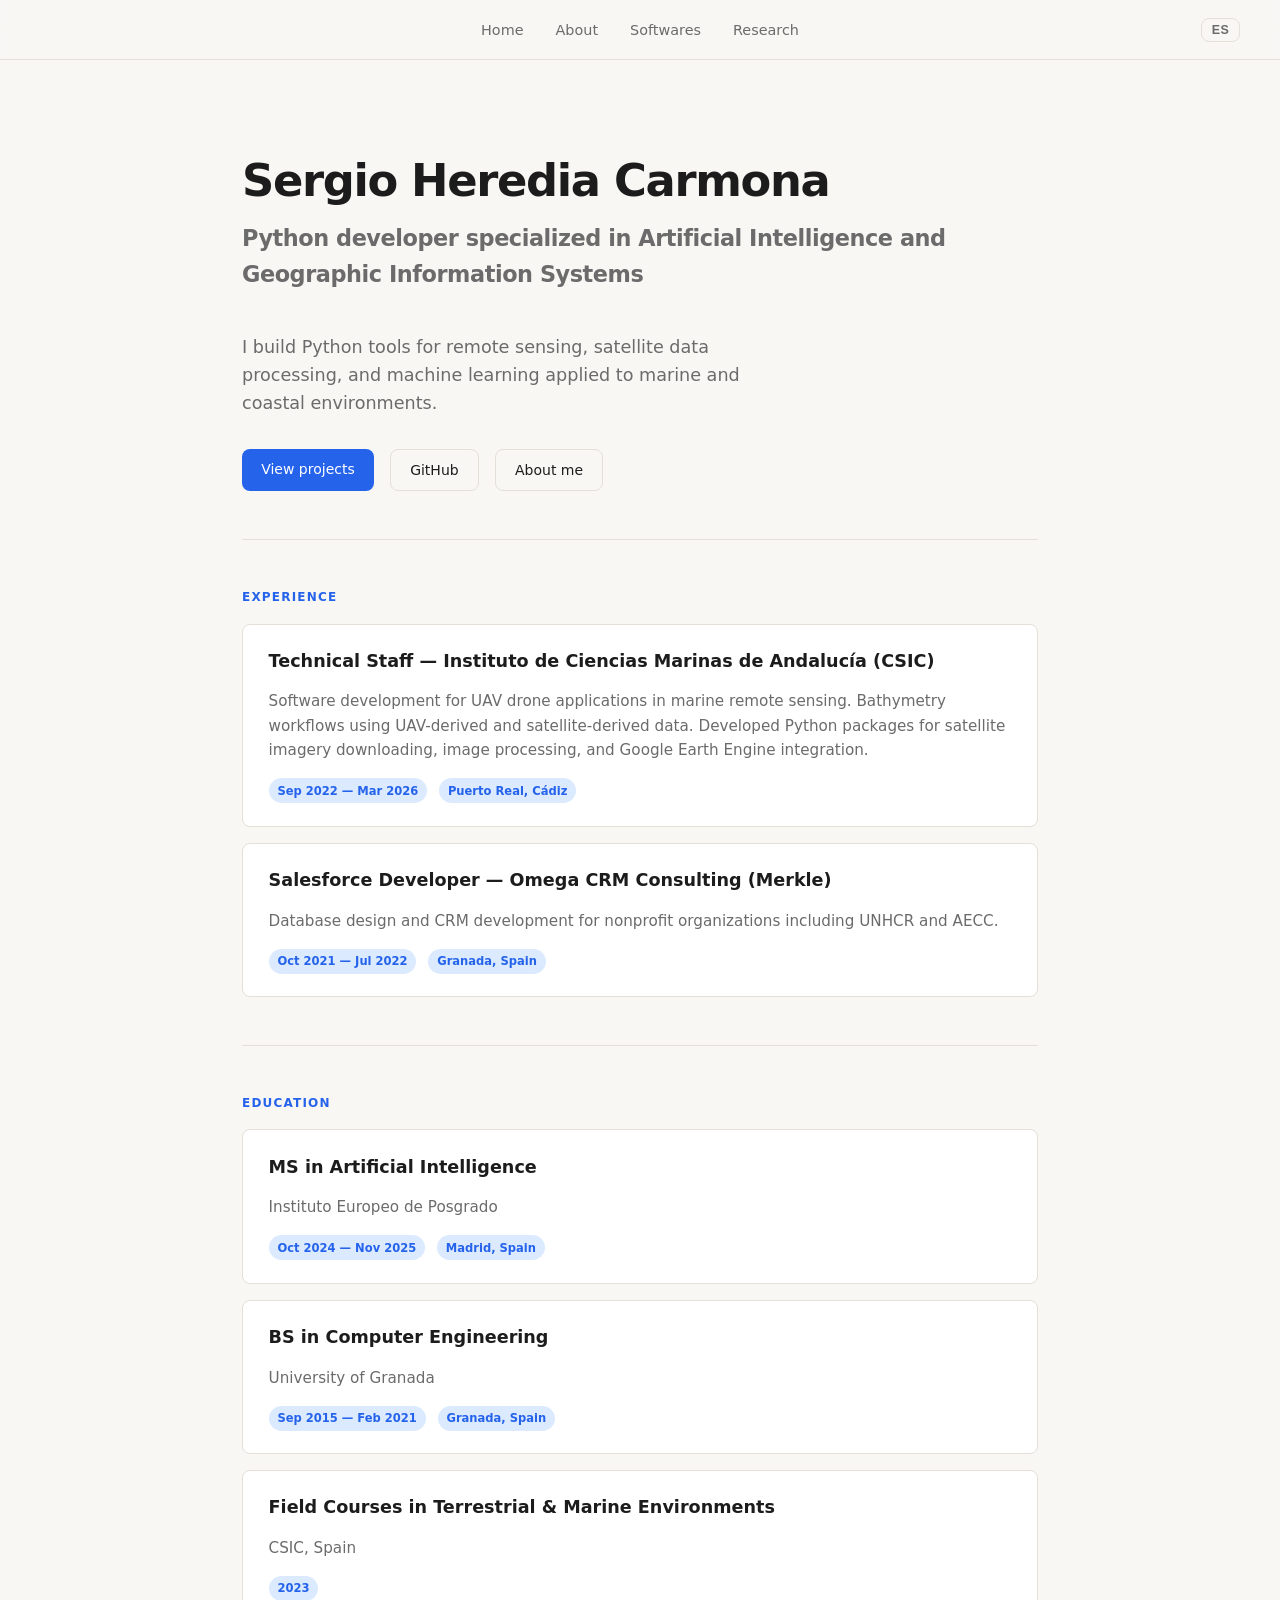
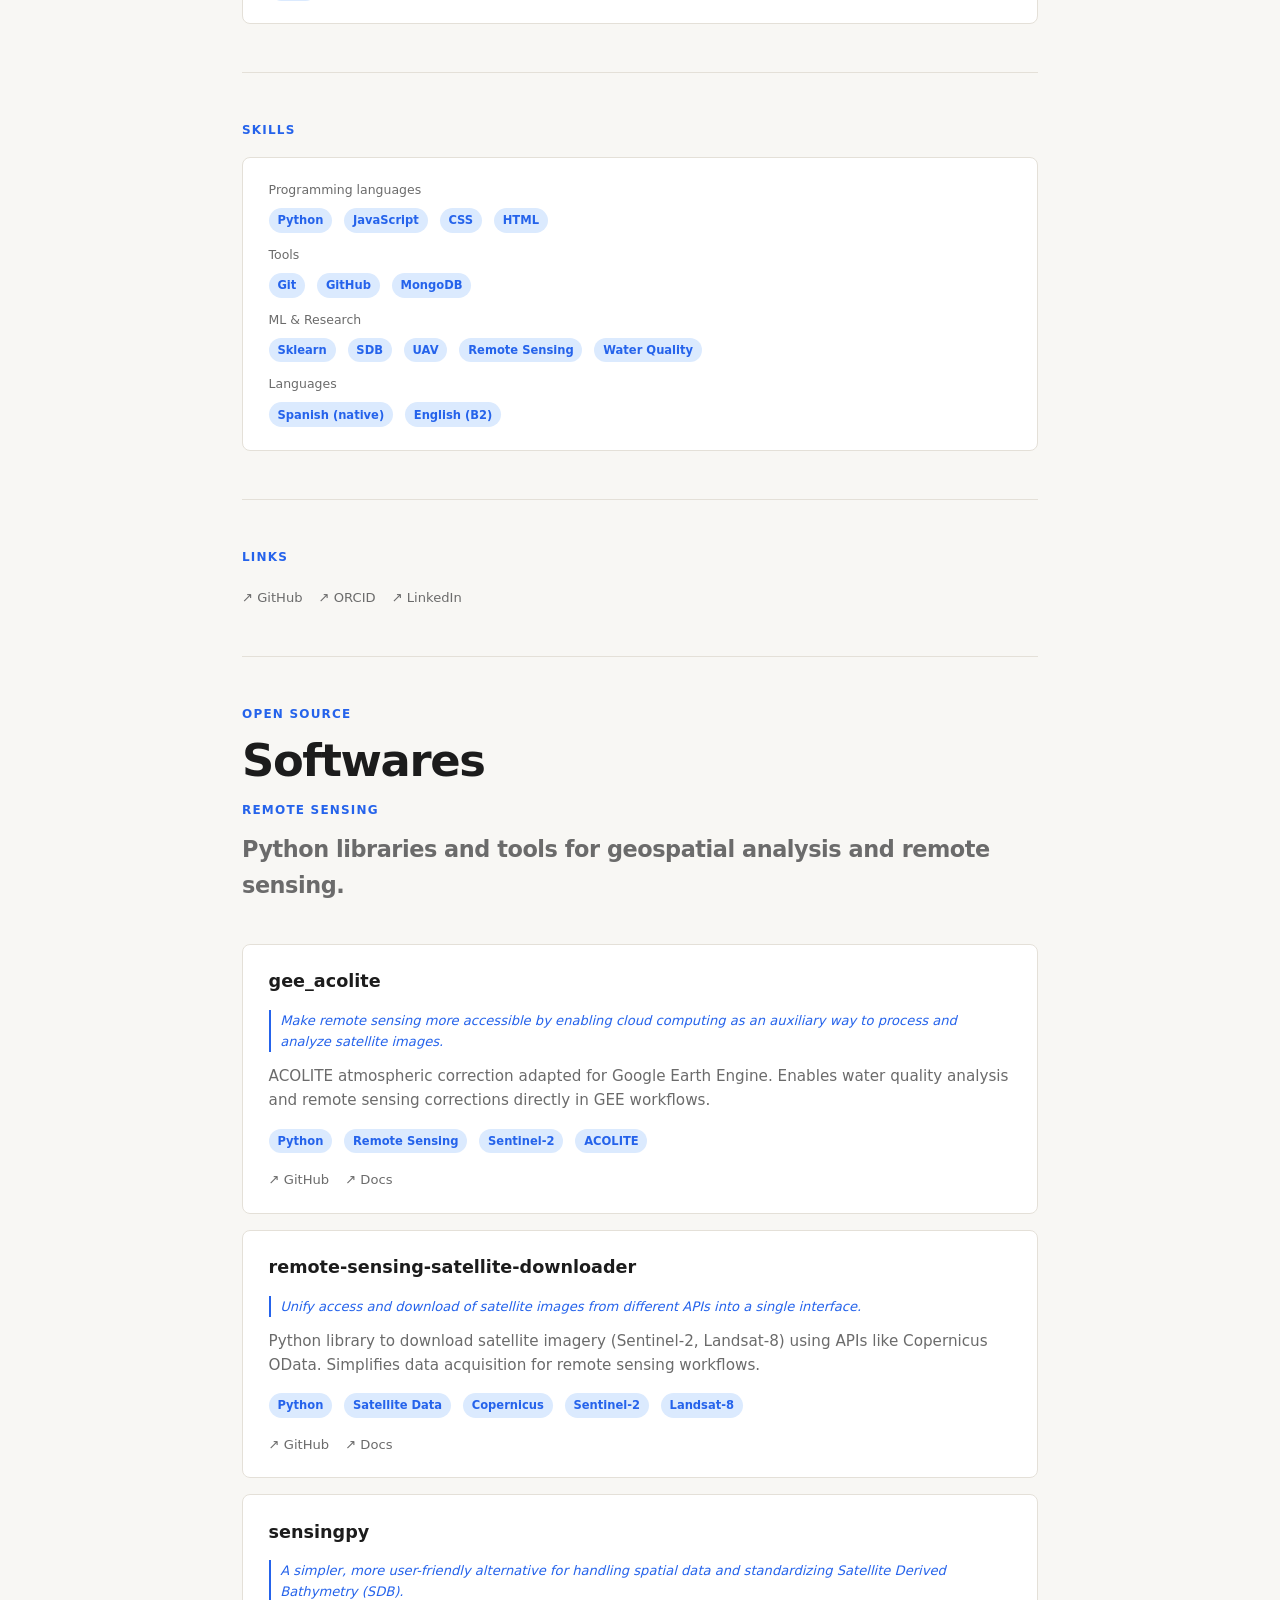
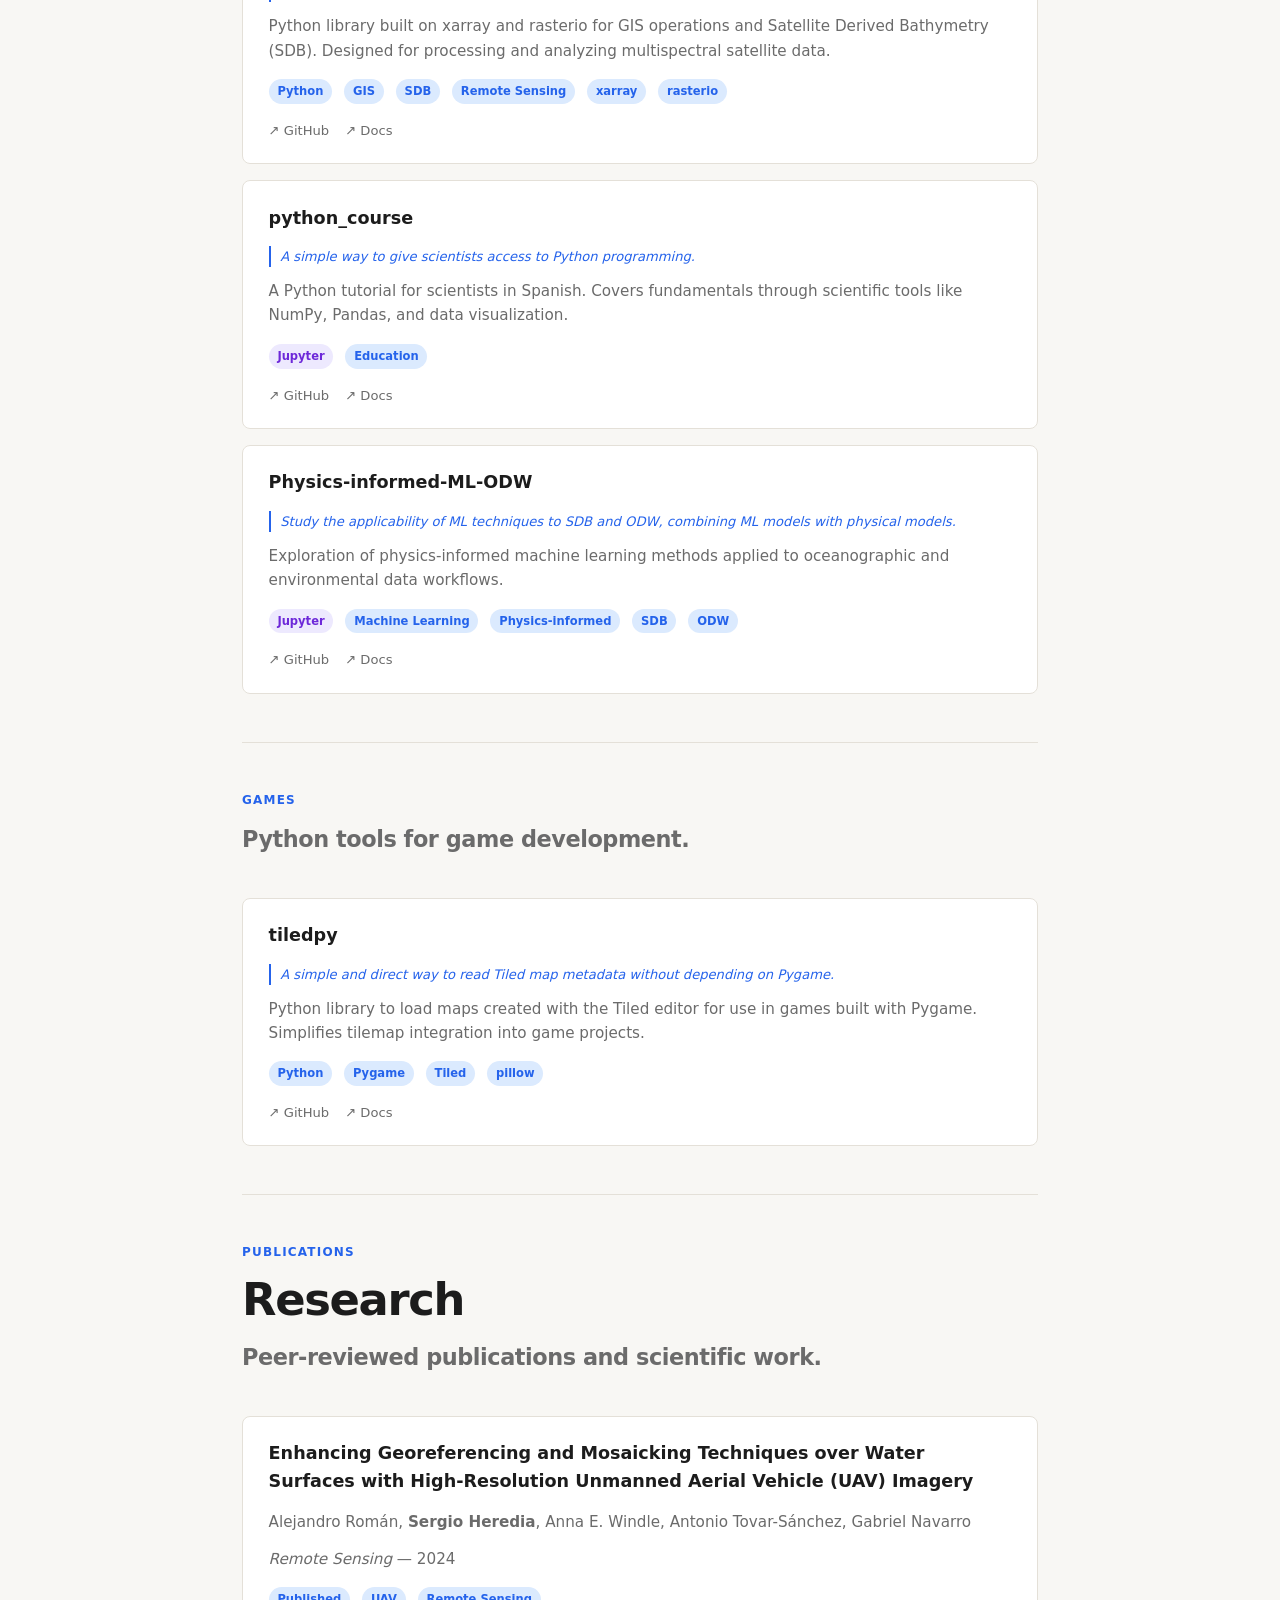
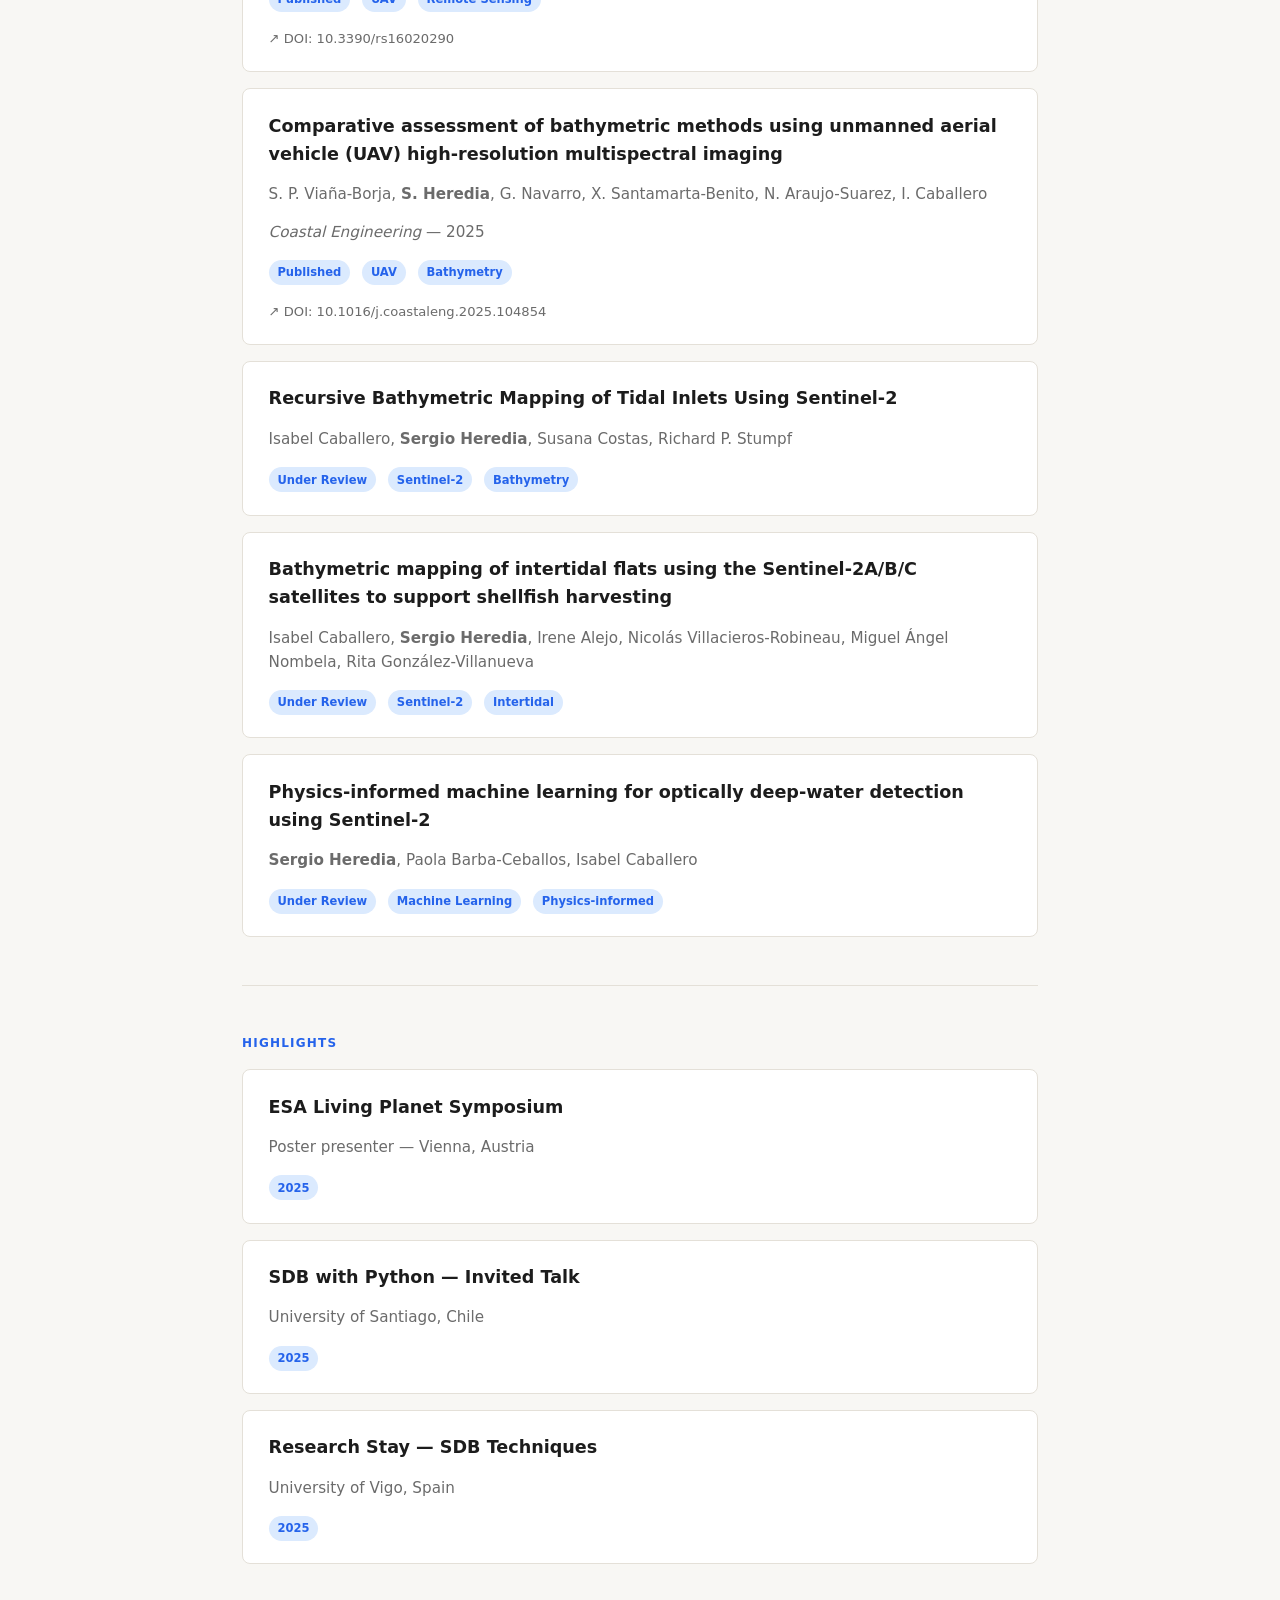
==== commit 63fb0356: "ADD responsive for mobile" ====
--- a/index.html
+++ b/index.html
@@ -8,7 +8,6 @@
 </head>
 <body>
     <nav>
-        <a href="#hero" class="logo">Sergio Heredia</a>
         <ul>
             <li><a href="#hero"><span class="t-en">Home</span><span class="t-es">Inicio</span></a></li>
             <li><a href="#about"><span class="t-en">About</span><span class="t-es">Sobre mí</span></a></li>
--- a/static/style.css
+++ b/static/style.css
@@ -57,8 +57,13 @@
     z-index: 100;
     display: flex;
     align-items: center;
-    justify-content: space-between;
+    justify-content: center;
     padding: 0 2.5rem;
+}
+
+#lang-toggle {
+    position: absolute;
+    right: 2.5rem;
 }
 
 nav .logo {
@@ -312,8 +317,30 @@
     border-top: 1px solid var(--border);
 }
 
-@media (max-width: 600px) {
+@media (max-width: 640px) {
     h1 { font-size: 2rem; }
-    nav { padding: 0 1.25rem; }
-    nav ul { gap: 1.25rem; }
-}
+    h2 { font-size: 1.15rem; }
+
+    nav { padding: 0 1rem; }
+    nav ul { gap: 1rem; }
+    nav ul a { font-size: 0.8rem; }
+    #lang-toggle { right: 1rem; }
+
+    main {
+        padding-top: calc(var(--nav-h) + 2rem);
+        padding-left: 1.25rem;
+        padding-right: 1.25rem;
+    }
+
+    .hero { padding-top: 1rem; }
+    .hero .subtitle { font-size: 0.95rem; }
+
+    .card { padding: 1rem 1.2rem; }
+    .divider { margin: 2rem 0; }
+}
+
+@media (max-width: 400px) {
+    h1 { font-size: 1.6rem; }
+    nav ul { gap: 0.6rem; }
+    nav ul a { font-size: 0.72rem; }
+}
